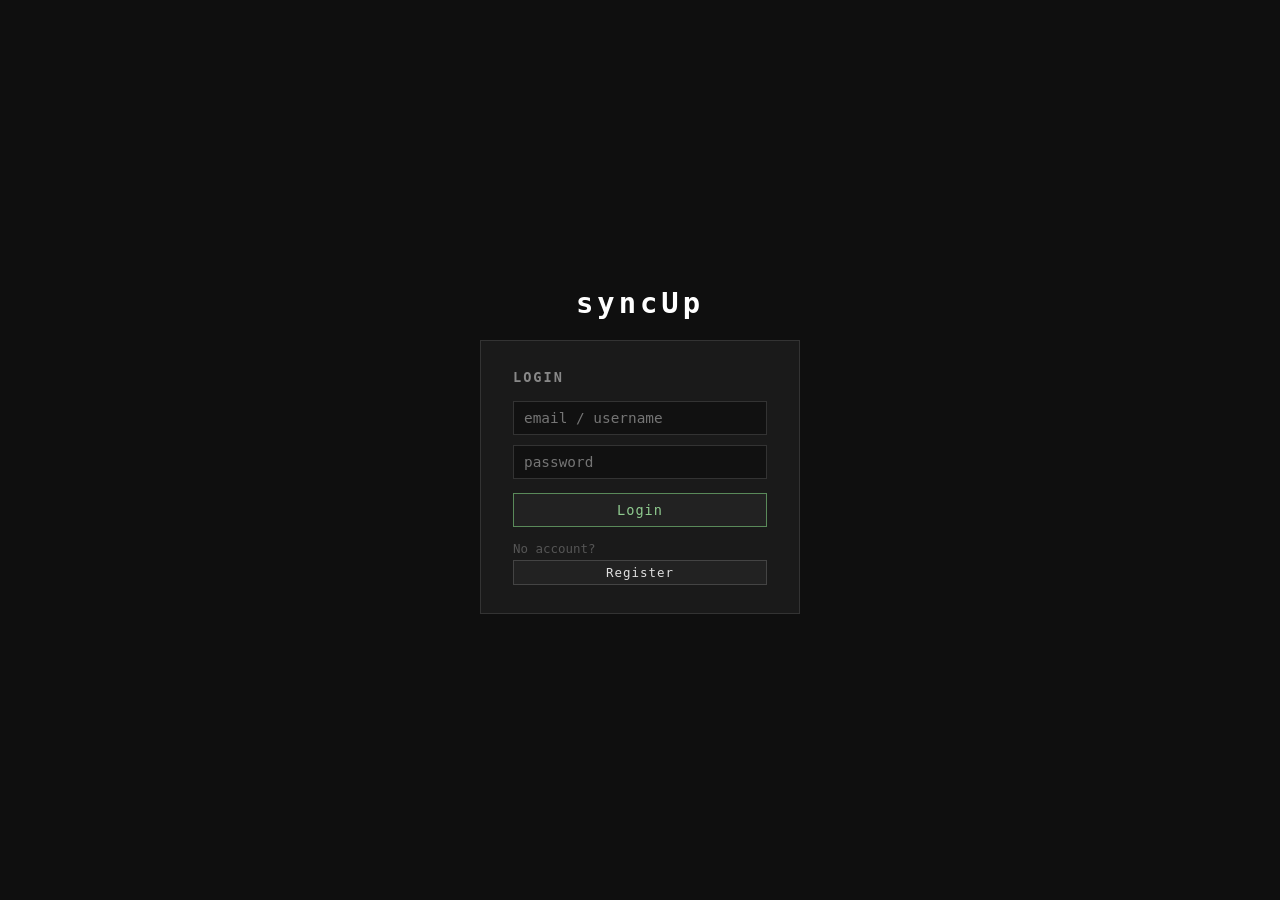
==== static/index.html @ fa4d0590 "auth added" ====
<!DOCTYPE html>
<html lang="en">
<head>
  <meta charset="UTF-8" />
  <meta name="viewport" content="width=device-width, initial-scale=1.0" />
  <title>syncUp</title>
  <style>
    * { box-sizing: border-box; margin: 0; padding: 0; }

    body {
      font-family: monospace;
      background: #0f0f0f;
      color: #e0e0e0;
      min-height: 100vh;
    }

    /* ---- AUTH ---- */
    #auth {
      display: flex;
      flex-direction: column;
      align-items: center;
      justify-content: center;
      min-height: 100vh;
      gap: 12px;
    }

    #auth h1 { font-size: 1.8rem; letter-spacing: 4px; color: #fff; margin-bottom: 8px; }

    .auth-box {
      background: #1a1a1a;
      border: 1px solid #333;
      padding: 28px 32px;
      width: 320px;
    }

    .auth-box h2 { font-size: 0.85rem; letter-spacing: 2px; color: #888; margin-bottom: 16px; text-transform: uppercase; }

    .auth-box input {
      display: block;
      width: 100%;
      background: #111;
      border: 1px solid #333;
      color: #e0e0e0;
      padding: 8px 10px;
      margin-bottom: 10px;
      font-family: monospace;
      font-size: 0.9rem;
    }

    .auth-box input:focus { outline: none; border-color: #555; }

    .btn {
      background: #222;
      color: #e0e0e0;
      border: 1px solid #444;
      padding: 8px 14px;
      font-family: monospace;
      font-size: 0.85rem;
      cursor: pointer;
      letter-spacing: 1px;
    }

    .btn:hover { background: #2e2e2e; border-color: #666; }
    .btn.primary { border-color: #5a8a5a; color: #8fca8f; }
    .btn.primary:hover { background: #1e2e1e; }
    .btn.danger { border-color: #7a3a3a; color: #ca8f8f; }
    .btn.danger:hover { background: #2e1e1e; }
    .btn.small { padding: 4px 9px; font-size: 0.78rem; }

    .auth-box .btn { width: 100%; margin-top: 4px; }

    .error { color: #ca8f8f; font-size: 0.8rem; margin-top: 8px; }
    .success { color: #8fca8f; font-size: 0.8rem; margin-top: 8px; }

    /* ---- APP ---- */
    #app { display: none; }

    header {
      display: flex;
      align-items: center;
      justify-content: space-between;
      padding: 12px 24px;
      border-bottom: 1px solid #222;
      background: #111;
    }

    header .logo { font-size: 1rem; letter-spacing: 3px; color: #fff; }
    header .user-info { font-size: 0.8rem; color: #888; }
    header .user-info span { color: #aaa; }

    .main { padding: 24px; max-width: 960px; margin: 0 auto; }

    /* New list bar */
    .new-list-bar {
      display: flex;
      gap: 8px;
      margin-bottom: 24px;
    }

    .new-list-bar input {
      flex: 1;
      background: #1a1a1a;
      border: 1px solid #333;
      color: #e0e0e0;
      padding: 8px 10px;
      font-family: monospace;
      font-size: 0.85rem;
    }

    .new-list-bar input:focus { outline: none; border-color: #555; }

    /* Lists */
    .lists-grid {
      display: grid;
      grid-template-columns: repeat(auto-fill, minmax(260px, 1fr));
      gap: 16px;
    }

    .list-card {
      background: #1a1a1a;
      border: 1px solid #2a2a2a;
      padding: 16px;
    }

    .list-header {
      display: flex;
      align-items: center;
      justify-content: space-between;
      margin-bottom: 12px;
    }

    .list-name {
      font-size: 0.9rem;
      letter-spacing: 1px;
      color: #ccc;
      text-transform: uppercase;
    }

    .task-item {
      display: flex;
      align-items: flex-start;
      justify-content: space-between;
      padding: 7px 0;
      border-bottom: 1px solid #222;
      gap: 8px;
    }

    .task-item:last-of-type { border-bottom: none; }

    .task-text { flex: 1; }
    .task-name { font-size: 0.85rem; color: #ddd; }
    .task-desc { font-size: 0.75rem; color: #666; margin-top: 2px; }

    .color-dot {
      width: 8px;
      height: 8px;
      border-radius: 50%;
      flex-shrink: 0;
      margin-top: 5px;
    }

    .color-NOTHING { background: transparent; border: 1px solid #333; }
    .color-GREEN   { background: #4a8a4a; }
    .color-RED     { background: #8a4a4a; }
    .color-YELLOW  { background: #8a7a3a; }
    .color-BLUE    { background: #3a5a8a; }
    .color-PURPLE  { background: #6a4a8a; }

    /* New task form */
    .new-task-form {
      display: flex;
      flex-direction: column;
      gap: 5px;
      margin-top: 10px;
    }

    .new-task-form input {
      background: #111;
      border: 1px solid #2a2a2a;
      color: #e0e0e0;
      padding: 6px 8px;
      font-family: monospace;
      font-size: 0.8rem;
    }

    .new-task-form input:focus { outline: none; border-color: #444; }

    .new-task-form .row { display: flex; gap: 6px; }
    .new-task-form .row input { flex: 1; }

    .empty { color: #444; font-size: 0.78rem; padding: 6px 0; }

    #loading { text-align: center; color: #555; padding: 40px; font-size: 0.85rem; letter-spacing: 2px; }
  </style>
</head>
<body>

<!-- AUTH SCREEN -->
<div id="auth">
  <h1>syncUp</h1>

  <div class="auth-box" id="login-box">
    <h2>Login</h2>
    <input type="text" id="login-email" placeholder="email / username" />
    <input type="password" id="login-password" placeholder="password" />
    <button class="btn primary" onclick="doLogin()">Login</button>
    <div id="login-msg"></div>
    <div style="margin-top:14px; font-size:0.78rem; color:#555;">
      No account? <button class="btn small" onclick="showRegister()">Register</button>
    </div>
  </div>

  <div class="auth-box" id="register-box" style="display:none">
    <h2>Register</h2>
    <input type="text" id="reg-email" placeholder="email / username" />
    <input type="password" id="reg-password" placeholder="password" />
    <button class="btn primary" onclick="doRegister()">Register</button>
    <div id="reg-msg"></div>
    <div style="margin-top:14px; font-size:0.78rem; color:#555;">
      Already have an account? <button class="btn small" onclick="showLogin()">Login</button>
    </div>
  </div>
</div>

<!-- APP SCREEN -->
<div id="app">
  <header>
    <span class="logo">syncUp</span>
    <span class="user-info">logged in as <span id="username-label"></span></span>
    <button class="btn small danger" onclick="logout()">Logout</button>
  </header>

  <div class="main">
    <div class="new-list-bar">
      <input type="text" id="new-list-name" placeholder="new list name..." />
      <button class="btn primary" onclick="createList()">+ List</button>
    </div>

    <div id="loading" style="display:none">loading...</div>
    <div class="lists-grid" id="lists-grid"></div>
  </div>
</div>

<script>
  const API = '';  // same origin

  // ---- Storage ----
  const getToken = () => localStorage.getItem('token');
  const getUser  = () => localStorage.getItem('username');
  const setAuth  = (token, user) => { localStorage.setItem('token', token); localStorage.setItem('username', user); };
  const clearAuth = () => { localStorage.removeItem('token'); localStorage.removeItem('username'); };

  // ---- Init ----
  window.onload = () => {
    if (getToken()) showApp();
  };

  // ---- Auth UI ----
  function showRegister() {
    document.getElementById('login-box').style.display = 'none';
    document.getElementById('register-box').style.display = '';
  }

  function showLogin() {
    document.getElementById('register-box').style.display = 'none';
    document.getElementById('login-box').style.display = '';
  }

  function showApp() {
    document.getElementById('auth').style.display = 'none';
    document.getElementById('app').style.display = 'block';
    document.getElementById('username-label').textContent = getUser();
    loadLists();
  }

  function logout() {
    clearAuth();
    document.getElementById('app').style.display = 'none';
    document.getElementById('auth').style.display = 'flex';
  }

  function msg(id, text, isError = true) {
    const el = document.getElementById(id);
    el.textContent = text;
    el.className = isError ? 'error' : 'success';
  }

  // ---- Auth calls ----
  async function doLogin() {
    const login    = document.getElementById('login-email').value.trim();
    const password = document.getElementById('login-password').value;
    try {
      const res = await fetch(`${API}/users/login`, {
        method: 'POST',
        headers: { 'Content-Type': 'application/json' },
        body: JSON.stringify({ login, password })
      });
      if (!res.ok) { msg('login-msg', (await res.json()).detail); return; }
      const { access_token } = await res.json();
      setAuth(access_token, login);
      showApp();
    } catch (e) { msg('login-msg', 'Connection error'); }
  }

  async function doRegister() {
    const login    = document.getElementById('reg-email').value.trim();
    const password = document.getElementById('reg-password').value;
    try {
      const res = await fetch(`${API}/users/register`, {
        method: 'POST',
        headers: { 'Content-Type': 'application/json' },
        body: JSON.stringify({ login, password })
      });
      if (!res.ok) { msg('reg-msg', (await res.json()).detail); return; }
      msg('reg-msg', 'Registered! Logging in...', false);
      // auto-login
      const res2 = await fetch(`${API}/users/login`, {
        method: 'POST',
        headers: { 'Content-Type': 'application/json' },
        body: JSON.stringify({ login, password })
      });
      const { access_token } = await res2.json();
      setAuth(access_token, login);
      setTimeout(showApp, 600);
    } catch (e) { msg('reg-msg', 'Connection error'); }
  }

  // ---- API helpers ----
  const authHeaders = () => ({
    'Content-Type': 'application/json',
    'Authorization': `Bearer ${getToken()}`
  });

  async function apiFetch(path, opts = {}) {
    const res = await fetch(API + path, { headers: authHeaders(), ...opts });
    if (res.status === 401) { logout(); return null; }
    return res;
  }

  // ---- Lists ----
  async function loadLists() {
    document.getElementById('loading').style.display = '';
    document.getElementById('lists-grid').innerHTML = '';
    const res = await apiFetch('/lists');
    document.getElementById('loading').style.display = 'none';
    if (!res) return;
    const data = await res.json();
    renderLists(data);
  }

  function renderLists(data) {
    const grid = document.getElementById('lists-grid');
    grid.innerHTML = '';

    // data is { "1": { name, tasks: { "1": {name, description, color_tag} } }, ... }
    const entries = Object.entries(data);
    if (entries.length === 0) {
      grid.innerHTML = '<div class="empty">No lists yet. Create one above.</div>';
      return;
    }

    for (const [listId, list] of entries) {
      const card = document.createElement('div');
      card.className = 'list-card';
      card.id = `list-${listId}`;

      const tasks = list.tasks ? Object.entries(list.tasks) : [];
      const taskRows = tasks.map(([tid, task]) => `
        <div class="task-item" id="task-${tid}">
          <div class="color-dot color-${task.color_tag ?? 'NOTHING'}"></div>
          <div class="task-text">
            <div class="task-name">${esc(task.name)}</div>
            ${task.description ? `<div class="task-desc">${esc(task.description)}</div>` : ''}
          </div>
          <button class="btn small danger" onclick="deleteTask(${tid}, ${listId})">✕</button>
        </div>
      `).join('');

      card.innerHTML = `
        <div class="list-header">
          <span class="list-name">${esc(list.name)}</span>
          <button class="btn small danger" onclick="deleteList(${listId})">✕</button>
        </div>
        ${tasks.length === 0 ? '<div class="empty">empty</div>' : taskRows}
        <div class="new-task-form">
          <div class="row">
            <input type="text" id="task-name-${listId}" placeholder="task name" />
          </div>
          <div class="row">
            <input type="text" id="task-desc-${listId}" placeholder="description (optional)" />
            <button class="btn small primary" onclick="createTask(${listId})">+</button>
          </div>
        </div>
      `;

      grid.appendChild(card);
    }
  }

  async function createList() {
    const input = document.getElementById('new-list-name');
    const name = input.value.trim();
    if (!name) return;
    input.value = '';
    await apiFetch('/lists', {
      method: 'POST',
      body: JSON.stringify({ name })
    });
    loadLists();
  }

  async function deleteList(listId) {
    await apiFetch(`/lists/${listId}`, { method: 'DELETE' });
    loadLists();
  }

  // ---- Tasks ----
  async function createTask(listId) {
    const nameEl = document.getElementById(`task-name-${listId}`);
    const descEl = document.getElementById(`task-desc-${listId}`);
    const name = nameEl.value.trim();
    const description = descEl.value.trim();
    if (!name) return;
    nameEl.value = '';
    descEl.value = '';
    await apiFetch(`/lists/${listId}/tasks`, {
      method: 'POST',
      body: JSON.stringify({ name, description })
    });
    loadLists();
  }

  async function deleteTask(taskId) {
    await apiFetch(`/tasks/${taskId}`, { method: 'DELETE' });
    loadLists();
  }

  // ---- Enter key shortcuts ----
  document.addEventListener('keydown', e => {
    if (e.key !== 'Enter') return;
    if (document.activeElement.id === 'login-email' || document.activeElement.id === 'login-password') doLogin();
    if (document.activeElement.id === 'reg-email' || document.activeElement.id === 'reg-password') doRegister();
    if (document.activeElement.id === 'new-list-name') createList();
  });

  function esc(str) {
    return String(str)
      .replace(/&/g, '&amp;').replace(/</g, '&lt;')
      .replace(/>/g, '&gt;').replace(/"/g, '&quot;');
  }
</script>
</body>
</html>
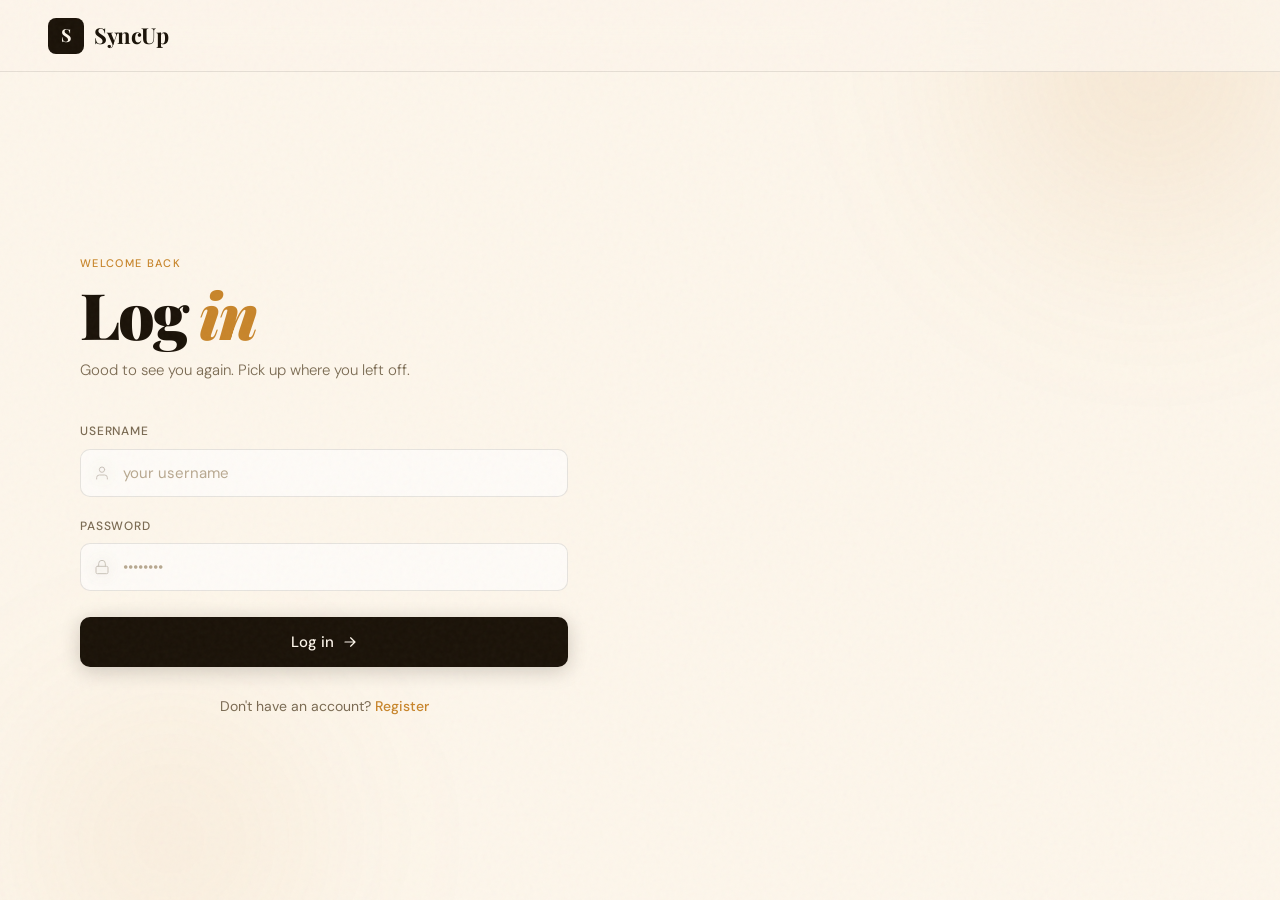
==== commit c6908e35: "#30 #32 #33 create fastapi endpoints and vibecoded frontend" ====
--- a/static/index.html
+++ b/static/index.html
@@ -1,453 +1,369 @@
-<!DOCTYPE html>
+<!doctype html>
 <html lang="en">
 <head>
-  <meta charset="UTF-8" />
-  <meta name="viewport" content="width=device-width, initial-scale=1.0" />
-  <title>syncUp</title>
-  <style>
-    * { box-sizing: border-box; margin: 0; padding: 0; }
-
-    body {
-      font-family: monospace;
-      background: #0f0f0f;
-      color: #e0e0e0;
-      min-height: 100vh;
-    }
-
-    /* ---- AUTH ---- */
-    #auth {
-      display: flex;
-      flex-direction: column;
-      align-items: center;
-      justify-content: center;
-      min-height: 100vh;
-      gap: 12px;
-    }
-
-    #auth h1 { font-size: 1.8rem; letter-spacing: 4px; color: #fff; margin-bottom: 8px; }
-
-    .auth-box {
-      background: #1a1a1a;
-      border: 1px solid #333;
-      padding: 28px 32px;
-      width: 320px;
-    }
-
-    .auth-box h2 { font-size: 0.85rem; letter-spacing: 2px; color: #888; margin-bottom: 16px; text-transform: uppercase; }
-
-    .auth-box input {
-      display: block;
-      width: 100%;
-      background: #111;
-      border: 1px solid #333;
-      color: #e0e0e0;
-      padding: 8px 10px;
-      margin-bottom: 10px;
-      font-family: monospace;
-      font-size: 0.9rem;
-    }
-
-    .auth-box input:focus { outline: none; border-color: #555; }
-
-    .btn {
-      background: #222;
-      color: #e0e0e0;
-      border: 1px solid #444;
-      padding: 8px 14px;
-      font-family: monospace;
-      font-size: 0.85rem;
-      cursor: pointer;
-      letter-spacing: 1px;
-    }
-
-    .btn:hover { background: #2e2e2e; border-color: #666; }
-    .btn.primary { border-color: #5a8a5a; color: #8fca8f; }
-    .btn.primary:hover { background: #1e2e1e; }
-    .btn.danger { border-color: #7a3a3a; color: #ca8f8f; }
-    .btn.danger:hover { background: #2e1e1e; }
-    .btn.small { padding: 4px 9px; font-size: 0.78rem; }
-
-    .auth-box .btn { width: 100%; margin-top: 4px; }
-
-    .error { color: #ca8f8f; font-size: 0.8rem; margin-top: 8px; }
-    .success { color: #8fca8f; font-size: 0.8rem; margin-top: 8px; }
-
-    /* ---- APP ---- */
-    #app { display: none; }
-
-    header {
-      display: flex;
-      align-items: center;
-      justify-content: space-between;
-      padding: 12px 24px;
-      border-bottom: 1px solid #222;
-      background: #111;
-    }
-
-    header .logo { font-size: 1rem; letter-spacing: 3px; color: #fff; }
-    header .user-info { font-size: 0.8rem; color: #888; }
-    header .user-info span { color: #aaa; }
-
-    .main { padding: 24px; max-width: 960px; margin: 0 auto; }
-
-    /* New list bar */
-    .new-list-bar {
-      display: flex;
-      gap: 8px;
-      margin-bottom: 24px;
-    }
-
-    .new-list-bar input {
-      flex: 1;
-      background: #1a1a1a;
-      border: 1px solid #333;
-      color: #e0e0e0;
-      padding: 8px 10px;
-      font-family: monospace;
-      font-size: 0.85rem;
-    }
-
-    .new-list-bar input:focus { outline: none; border-color: #555; }
-
-    /* Lists */
-    .lists-grid {
-      display: grid;
-      grid-template-columns: repeat(auto-fill, minmax(260px, 1fr));
-      gap: 16px;
-    }
-
-    .list-card {
-      background: #1a1a1a;
-      border: 1px solid #2a2a2a;
-      padding: 16px;
-    }
-
-    .list-header {
-      display: flex;
-      align-items: center;
-      justify-content: space-between;
-      margin-bottom: 12px;
-    }
-
-    .list-name {
-      font-size: 0.9rem;
-      letter-spacing: 1px;
-      color: #ccc;
-      text-transform: uppercase;
-    }
-
-    .task-item {
-      display: flex;
-      align-items: flex-start;
-      justify-content: space-between;
-      padding: 7px 0;
-      border-bottom: 1px solid #222;
-      gap: 8px;
-    }
-
-    .task-item:last-of-type { border-bottom: none; }
-
-    .task-text { flex: 1; }
-    .task-name { font-size: 0.85rem; color: #ddd; }
-    .task-desc { font-size: 0.75rem; color: #666; margin-top: 2px; }
-
-    .color-dot {
-      width: 8px;
-      height: 8px;
-      border-radius: 50%;
-      flex-shrink: 0;
-      margin-top: 5px;
-    }
-
-    .color-NOTHING { background: transparent; border: 1px solid #333; }
-    .color-GREEN   { background: #4a8a4a; }
-    .color-RED     { background: #8a4a4a; }
-    .color-YELLOW  { background: #8a7a3a; }
-    .color-BLUE    { background: #3a5a8a; }
-    .color-PURPLE  { background: #6a4a8a; }
-
-    /* New task form */
-    .new-task-form {
-      display: flex;
-      flex-direction: column;
-      gap: 5px;
-      margin-top: 10px;
-    }
-
-    .new-task-form input {
-      background: #111;
-      border: 1px solid #2a2a2a;
-      color: #e0e0e0;
-      padding: 6px 8px;
-      font-family: monospace;
-      font-size: 0.8rem;
-    }
-
-    .new-task-form input:focus { outline: none; border-color: #444; }
-
-    .new-task-form .row { display: flex; gap: 6px; }
-    .new-task-form .row input { flex: 1; }
-
-    .empty { color: #444; font-size: 0.78rem; padding: 6px 0; }
-
-    #loading { text-align: center; color: #555; padding: 40px; font-size: 0.85rem; letter-spacing: 2px; }
-  </style>
+    <meta charset="UTF-8">
+    <meta name="viewport" content="width=device-width, initial-scale=1.0">
+    <title>SyncUp — Dashboard</title>
+
+    <link rel="preconnect" href="https://fonts.googleapis.com">
+    <link rel="preconnect" href="https://fonts.gstatic.com" crossorigin>
+    <link href="https://fonts.googleapis.com/css2?family=Playfair+Display:ital,wght@0,400;0,700;0,900;1,400;1,700&family=DM+Sans:wght@300;400;500&display=swap" rel="stylesheet">
+
+    <link rel="stylesheet" href="/static/indexmain.css">
+
+    <style>
+        main {
+            position: relative;
+            z-index: 1;
+            padding: 110px 48px 80px;
+            max-width: 1400px;
+            margin: 0 auto;
+        }
+
+        .dashboard-header {
+            display: flex;
+            flex-direction: column;
+            gap: 20px;
+            margin-bottom: 40px;
+        }
+
+        @media (min-width: 768px) {
+            .dashboard-header {
+                flex-direction: row;
+                align-items: center;
+                justify-content: space-between;
+            }
+        }
+
+        .dashboard-title {
+            font-family: var(--font-display);
+            font-size: clamp(42px, 5vw, 58px);
+            font-weight: 900;
+            line-height: 1.05;
+            letter-spacing: -2.5px;
+            color: var(--ink);
+            max-width: 600px;
+        }
+
+        .new-list-bar {
+            display: flex;
+            gap: 12px;
+            width: 100%;
+            max-width: 420px;
+        }
+
+        @media (max-width: 600px) {
+            .new-list-bar {
+                flex-direction: column;
+            }
+
+            .new-list-bar button {
+                height: 48px;
+            }
+        }
+
+        .new-list-bar input {
+            flex: 1;
+            padding: 16px 20px;
+            border-radius: 12px;
+            border: 1.5px solid var(--border);
+            background: rgba(253,246,235,0.95);
+            font-size: 15px;
+            color: var(--ink);
+        }
+
+        .new-list-bar button {
+            padding: 0 28px;
+            background: var(--ink);
+            color: var(--cream);
+            border: none;
+            border-radius: 12px;
+            font-weight: 500;
+            cursor: pointer;
+        }
+
+        .lists-grid {
+            display: grid;
+            grid-template-columns: repeat(auto-fit, minmax(300px, 1fr));
+            gap: 24px;
+        }
+
+        .list-card {
+            background: var(--card-bg);
+            border: 1px solid var(--border);
+            border-radius: 16px;
+            padding: 24px;
+            box-shadow: 0 12px 40px rgba(26,18,8,0.08);
+            transition: all 0.25s ease;
+        }
+
+        .list-card:hover {
+            transform: translateY(-4px);
+            box-shadow: 0 18px 45px rgba(26,18,8,0.12);
+        }
+
+        .list-header {
+            display: flex;
+            justify-content: space-between;
+            align-items: center;
+            margin-bottom: 18px;
+        }
+
+        .list-name {
+            font-family: var(--font-display);
+            font-size: 22px;
+            font-weight: 700;
+            color: var(--ink);
+        }
+
+        .task-item {
+            display: flex;
+            align-items: flex-start;
+            gap: 12px;
+            padding: 12px 0;
+            border-top: 1px solid var(--border);
+        }
+
+        .task-item:first-child {
+            border-top: none;
+            padding-top: 0;
+        }
+
+        .color-dot {
+            width: 12px;
+            height: 12px;
+            border-radius: 50%;
+            margin-top: 3px;
+            flex-shrink: 0;
+        }
+
+        .color-GREEN { background: #5cb85c; }
+        .color-RED { background: #d9534f; }
+        .color-YELLOW { background: #f0ad4e; }
+        .color-BLUE { background: #4285f4; }
+        .color-PURPLE { background: #9b59b6; }
+        .color-NOTHING { border: 2px solid #b0a090; }
+
+        .task-name { font-size: 15px; }
+        .task-desc { font-size: 13px; color: var(--muted); }
+
+        .new-task-form {
+            margin-top: 18px;
+            display: flex;
+            gap: 10px;
+        }
+
+        .new-task-form input {
+            flex: 1;
+            padding: 12px 14px;
+            border-radius: 10px;
+            border: 1.5px solid var(--border);
+        }
+
+        .new-task-form button {
+            width: 46px;
+            background: var(--amber);
+            color: white;
+            border: none;
+            border-radius: 10px;
+            font-size: 20px;
+            cursor: pointer;
+        }
+
+        .empty-state {
+            text-align: center;
+            padding: 40px 10px;
+            color: var(--muted);
+            font-style: italic;
+        }
+
+        .toast {
+            position: fixed;
+            top: 82px;
+            right: 30px;
+            padding: 16px 24px;
+            border-radius: 12px;
+            box-shadow: 0 15px 35px rgba(26,18,8,0.25);
+            font-size: 15px;
+            z-index: 9999;
+            display: none;
+            align-items: center;
+            min-width: 260px;
+        }
+
+        .toast.success { background: #5cb85c; color: white; }
+        .toast.error   { background: #d9534f; color: white; }
+    </style>
 </head>
+
 <body>
 
-<!-- AUTH SCREEN -->
-<div id="auth">
-  <h1>syncUp</h1>
-
-  <div class="auth-box" id="login-box">
-    <h2>Login</h2>
-    <input type="text" id="login-email" placeholder="email / username" />
-    <input type="password" id="login-password" placeholder="password" />
-    <button class="btn primary" onclick="doLogin()">Login</button>
-    <div id="login-msg"></div>
-    <div style="margin-top:14px; font-size:0.78rem; color:#555;">
-      No account? <button class="btn small" onclick="showRegister()">Register</button>
+<div class="grain"></div>
+<div class="bg-orb orb-1"></div>
+<div class="bg-orb orb-2"></div>
+<div class="bg-orb orb-3"></div>
+
+<header>
+    <a href="/static/landingpage.html" class="logo">
+        <span class="logo-mark">S</span>
+        <span class="logo-text">SyncUp</span>
+    </a>
+
+    <nav class="nav-links">
+        <span style="color:var(--muted);">
+            Hi, <span id="username-label" style="color:var(--ink);font-weight:500;"></span>
+        </span>
+        <button onclick="logout()" style="margin-left:20px;background:var(--ink);color:var(--cream);padding:9px 22px;border:none;border-radius:10px;cursor:pointer;">Log out</button>
+    </nav>
+</header>
+
+<main>
+    <div class="dashboard-header">
+        <h1 class="dashboard-title">
+            Your tasks,<br>perfectly in sync
+        </h1>
+
+        <div class="new-list-bar">
+            <input type="text" id="new-list-name" placeholder="Create a new list..." onkeypress="if(event.key==='Enter') createList()">
+            <button onclick="createList()">Create</button>
+        </div>
     </div>
-  </div>
-
-  <div class="auth-box" id="register-box" style="display:none">
-    <h2>Register</h2>
-    <input type="text" id="reg-email" placeholder="email / username" />
-    <input type="password" id="reg-password" placeholder="password" />
-    <button class="btn primary" onclick="doRegister()">Register</button>
-    <div id="reg-msg"></div>
-    <div style="margin-top:14px; font-size:0.78rem; color:#555;">
-      Already have an account? <button class="btn small" onclick="showLogin()">Login</button>
+
+    <div id="loading" style="display:none;text-align:center;padding:80px;color:var(--muted);">
+        Loading your workspace...
     </div>
-  </div>
-</div>
-
-<!-- APP SCREEN -->
-<div id="app">
-  <header>
-    <span class="logo">syncUp</span>
-    <span class="user-info">logged in as <span id="username-label"></span></span>
-    <button class="btn small danger" onclick="logout()">Logout</button>
-  </header>
-
-  <div class="main">
-    <div class="new-list-bar">
-      <input type="text" id="new-list-name" placeholder="new list name..." />
-      <button class="btn primary" onclick="createList()">+ List</button>
-    </div>
-
-    <div id="loading" style="display:none">loading...</div>
+
     <div class="lists-grid" id="lists-grid"></div>
-  </div>
-</div>
+</main>
+
+<div id="toast" class="toast"></div>
 
 <script>
-  const API = '';  // same origin
-
-  // ---- Storage ----
-  const getToken = () => localStorage.getItem('token');
-  const getUser  = () => localStorage.getItem('username');
-  const setAuth  = (token, user) => { localStorage.setItem('token', token); localStorage.setItem('username', user); };
-  const clearAuth = () => { localStorage.removeItem('token'); localStorage.removeItem('username'); };
-
-  // ---- Init ----
-  window.onload = () => {
-    if (getToken()) showApp();
-  };
-
-  // ---- Auth UI ----
-  function showRegister() {
-    document.getElementById('login-box').style.display = 'none';
-    document.getElementById('register-box').style.display = '';
-  }
-
-  function showLogin() {
-    document.getElementById('register-box').style.display = 'none';
-    document.getElementById('login-box').style.display = '';
-  }
-
-  function showApp() {
-    document.getElementById('auth').style.display = 'none';
-    document.getElementById('app').style.display = 'block';
-    document.getElementById('username-label').textContent = getUser();
+/* JS bez zmian */
+const API = '';
+const getToken = () => localStorage.getItem('token');
+const getUser  = () => localStorage.getItem('username');
+const clearAuth = () => localStorage.clear();
+
+function showToast(msg, type = 'success') {
+    const t = document.getElementById('toast');
+    t.textContent = msg;
+    t.className = `toast ${type}`;
+    t.style.display = 'flex';
+    setTimeout(() => t.style.display = 'none', 3200);
+}
+
+window.onload = () => {
+    if (!getToken()) return window.location.href = '/static/login.html';
+    document.getElementById('username-label').textContent = getUser() || 'User';
     loadLists();
-  }
-
-  function logout() {
+};
+
+function logout() {
     clearAuth();
-    document.getElementById('app').style.display = 'none';
-    document.getElementById('auth').style.display = 'flex';
-  }
-
-  function msg(id, text, isError = true) {
-    const el = document.getElementById(id);
-    el.textContent = text;
-    el.className = isError ? 'error' : 'success';
-  }
-
-  // ---- Auth calls ----
-  async function doLogin() {
-    const login    = document.getElementById('login-email').value.trim();
-    const password = document.getElementById('login-password').value;
-    try {
-      const res = await fetch(`${API}/users/login`, {
-        method: 'POST',
-        headers: { 'Content-Type': 'application/json' },
-        body: JSON.stringify({ login, password })
-      });
-      if (!res.ok) { msg('login-msg', (await res.json()).detail); return; }
-      const { access_token } = await res.json();
-      setAuth(access_token, login);
-      showApp();
-    } catch (e) { msg('login-msg', 'Connection error'); }
-  }
-
-  async function doRegister() {
-    const login    = document.getElementById('reg-email').value.trim();
-    const password = document.getElementById('reg-password').value;
-    try {
-      const res = await fetch(`${API}/users/register`, {
-        method: 'POST',
-        headers: { 'Content-Type': 'application/json' },
-        body: JSON.stringify({ login, password })
-      });
-      if (!res.ok) { msg('reg-msg', (await res.json()).detail); return; }
-      msg('reg-msg', 'Registered! Logging in...', false);
-      // auto-login
-      const res2 = await fetch(`${API}/users/login`, {
-        method: 'POST',
-        headers: { 'Content-Type': 'application/json' },
-        body: JSON.stringify({ login, password })
-      });
-      const { access_token } = await res2.json();
-      setAuth(access_token, login);
-      setTimeout(showApp, 600);
-    } catch (e) { msg('reg-msg', 'Connection error'); }
-  }
-
-  // ---- API helpers ----
-  const authHeaders = () => ({
+    window.location.href = '/static/landingpage.html';
+}
+
+const authHeaders = () => ({
     'Content-Type': 'application/json',
     'Authorization': `Bearer ${getToken()}`
-  });
-
-  async function apiFetch(path, opts = {}) {
+});
+
+async function apiFetch(path, opts = {}) {
     const res = await fetch(API + path, { headers: authHeaders(), ...opts });
-    if (res.status === 401) { logout(); return null; }
+    if (res.status === 401) logout();
     return res;
-  }
-
-  // ---- Lists ----
-  async function loadLists() {
+}
+
+async function loadLists() {
     document.getElementById('loading').style.display = '';
     document.getElementById('lists-grid').innerHTML = '';
     const res = await apiFetch('/lists');
     document.getElementById('loading').style.display = 'none';
     if (!res) return;
-    const data = await res.json();
-    renderLists(data);
-  }
-
-  function renderLists(data) {
+    renderLists(await res.json());
+}
+
+function esc(s) {
+    return String(s || '').replace(/&/g,'&amp;').replace(/</g,'&lt;').replace(/>/g,'&gt;');
+}
+
+function renderLists(data) {
     const grid = document.getElementById('lists-grid');
     grid.innerHTML = '';
-
-    // data is { "1": { name, tasks: { "1": {name, description, color_tag} } }, ... }
-    const entries = Object.entries(data);
+    const entries = Object.entries(data || {});
+
     if (entries.length === 0) {
-      grid.innerHTML = '<div class="empty">No lists yet. Create one above.</div>';
-      return;
+        grid.innerHTML = `<div style="grid-column:1/-1;text-align:center;padding:120px 20px;color:var(--muted);font-size:18px;">
+            No lists yet.<br>Create one above 👆
+        </div>`;
+        return;
     }
 
-    for (const [listId, list] of entries) {
-      const card = document.createElement('div');
-      card.className = 'list-card';
-      card.id = `list-${listId}`;
-
-      const tasks = list.tasks ? Object.entries(list.tasks) : [];
-      const taskRows = tasks.map(([tid, task]) => `
-        <div class="task-item" id="task-${tid}">
-          <div class="color-dot color-${task.color_tag ?? 'NOTHING'}"></div>
-          <div class="task-text">
-            <div class="task-name">${esc(task.name)}</div>
-            ${task.description ? `<div class="task-desc">${esc(task.description)}</div>` : ''}
-          </div>
-          <button class="btn small danger" onclick="deleteTask(${tid}, ${listId})">✕</button>
-        </div>
-      `).join('');
-
-      card.innerHTML = `
-        <div class="list-header">
-          <span class="list-name">${esc(list.name)}</span>
-          <button class="btn small danger" onclick="deleteList(${listId})">✕</button>
-        </div>
-        ${tasks.length === 0 ? '<div class="empty">empty</div>' : taskRows}
-        <div class="new-task-form">
-          <div class="row">
-            <input type="text" id="task-name-${listId}" placeholder="task name" />
-          </div>
-          <div class="row">
-            <input type="text" id="task-desc-${listId}" placeholder="description (optional)" />
-            <button class="btn small primary" onclick="createTask(${listId})">+</button>
-          </div>
-        </div>
-      `;
-
-      grid.appendChild(card);
+    for (const [id, list] of entries) {
+        const card = document.createElement('div');
+        card.className = 'list-card';
+
+        const tasks = list.tasks ? Object.entries(list.tasks) : [];
+
+        let html = tasks.length ? tasks.map(([tid, t]) => `
+            <div class="task-item">
+                <div class="color-dot color-${(t.color_tag||'NOTHING').toUpperCase()}"></div>
+                <div style="flex:1">
+                    <div class="task-name">${esc(t.name)}</div>
+                    ${t.description ? `<div class="task-desc">${esc(t.description)}</div>` : ''}
+                </div>
+                <button onclick="deleteTask('${tid}')" style="background:none;border:none;color:#b0a090;font-size:22px;cursor:pointer;">✕</button>
+            </div>`).join('')
+            : `<div class="empty-state">This list is empty</div>`;
+
+        card.innerHTML = `
+            <div class="list-header">
+                <span class="list-name">${esc(list.name)}</span>
+                <button onclick="deleteList('${id}')" class="delete-list-btn">✕</button>
+            </div>
+            ${html}
+            <div class="new-task-form">
+                <input type="text" id="task-input-${id}" placeholder="New task..." onkeypress="if(event.key==='Enter') createTask('${id}')">
+                <button onclick="createTask('${id}')">+</button>
+            </div>`;
+
+        grid.appendChild(card);
     }
-  }
-
-  async function createList() {
-    const input = document.getElementById('new-list-name');
+}
+
+async function createList() {
+    const name = document.getElementById('new-list-name').value.trim();
+    if (!name) return;
+    document.getElementById('new-list-name').value = '';
+    const res = await apiFetch('/lists', {method:'POST', body:JSON.stringify({name})});
+    if (res?.ok) { showToast('List created'); loadLists(); }
+}
+
+async function deleteList(id) {
+    if (!confirm('Delete this list?')) return;
+    const res = await apiFetch(`/lists/${id}`, {method:'DELETE'});
+    if (res?.ok) { showToast('List deleted'); loadLists(); }
+}
+
+async function createTask(listId) {
+    const input = document.getElementById(`task-input-${listId}`);
     const name = input.value.trim();
     if (!name) return;
     input.value = '';
-    await apiFetch('/lists', {
-      method: 'POST',
-      body: JSON.stringify({ name })
+    const res = await apiFetch(`/lists/${listId}/tasks`, {
+        method:'POST',
+        body:JSON.stringify({name, description:''})
     });
-    loadLists();
-  }
-
-  async function deleteList(listId) {
-    await apiFetch(`/lists/${listId}`, { method: 'DELETE' });
-    loadLists();
-  }
-
-  // ---- Tasks ----
-  async function createTask(listId) {
-    const nameEl = document.getElementById(`task-name-${listId}`);
-    const descEl = document.getElementById(`task-desc-${listId}`);
-    const name = nameEl.value.trim();
-    const description = descEl.value.trim();
-    if (!name) return;
-    nameEl.value = '';
-    descEl.value = '';
-    await apiFetch(`/lists/${listId}/tasks`, {
-      method: 'POST',
-      body: JSON.stringify({ name, description })
-    });
-    loadLists();
-  }
-
-  async function deleteTask(taskId) {
-    await apiFetch(`/tasks/${taskId}`, { method: 'DELETE' });
-    loadLists();
-  }
-
-  // ---- Enter key shortcuts ----
-  document.addEventListener('keydown', e => {
-    if (e.key !== 'Enter') return;
-    if (document.activeElement.id === 'login-email' || document.activeElement.id === 'login-password') doLogin();
-    if (document.activeElement.id === 'reg-email' || document.activeElement.id === 'reg-password') doRegister();
-    if (document.activeElement.id === 'new-list-name') createList();
-  });
-
-  function esc(str) {
-    return String(str)
-      .replace(/&/g, '&amp;').replace(/</g, '&lt;')
-      .replace(/>/g, '&gt;').replace(/"/g, '&quot;');
-  }
+    if (res?.ok) { showToast('Task added'); loadLists(); }
+}
+
+async function deleteTask(taskId) {
+    if (!confirm('Delete this task?')) return;
+    const res = await apiFetch(`/tasks/${taskId}`, {method:'DELETE'});
+    if (res?.ok) { showToast('Task deleted'); loadLists(); }
+}
 </script>
+
 </body>
-</html>
+</html>
--- a/static/indexmain.css
+++ b/static/indexmain.css
@@ -0,0 +1,481 @@
+/* =========================================
+   SYNCUP — REDESIGN
+   Aesthetic: Refined editorial luxury
+   Palette: Deep ink + warm cream + amber
+   ========================================= */
+
+:root {
+    --ink:       #1a1208;
+    --cream:     #fdf6eb;
+    --amber:     #c8852a;
+    --amber-lt:  #e8a84a;
+    --muted:     #7a6a52;
+    --border:    rgba(26, 18, 8, 0.1);
+    --card-bg:   rgba(253, 246, 235, 0.85);
+    --font-display: 'Playfair Display', Georgia, serif;
+    --font-body:    'DM Sans', system-ui, sans-serif;
+}
+
+*, *::before, *::after {
+    box-sizing: border-box;
+    margin: 0;
+    padding: 0;
+}
+
+html {
+    scroll-behavior: smooth;
+}
+
+body {
+    background-color: var(--cream);
+    color: var(--ink);
+    font-family: var(--font-body);
+    font-size: 16px;
+    line-height: 1.6;
+    min-height: 100dvh;
+    overflow-x: hidden;
+    position: relative;
+}
+
+/* ── Grain overlay ── */
+.grain {
+    pointer-events: none;
+    position: fixed;
+    inset: -50%;
+    width: 200%;
+    height: 200%;
+    background-image: url("data:image/svg+xml,%3Csvg viewBox='0 0 512 512' xmlns='http://www.w3.org/2000/svg'%3E%3Cfilter id='noise'%3E%3CfeTurbulence type='fractalNoise' baseFrequency='0.75' numOctaves='4' stitchTiles='stitch'/%3E%3C/filter%3E%3Crect width='100%25' height='100%25' filter='url(%23noise)'/%3E%3C/svg%3E");
+    opacity: 0.035;
+    z-index: 100;
+}
+
+/* ── Background orbs ── */
+.bg-orb {
+    position: fixed;
+    border-radius: 50%;
+    filter: blur(80px);
+    pointer-events: none;
+    z-index: 0;
+}
+.orb-1 {
+    width: 600px; height: 600px;
+    background: radial-gradient(circle, rgba(200,133,42,0.18) 0%, transparent 70%);
+    top: -200px; right: -150px;
+    animation: drift 18s ease-in-out infinite alternate;
+}
+.orb-2 {
+    width: 500px; height: 500px;
+    background: radial-gradient(circle, rgba(200,133,42,0.10) 0%, transparent 70%);
+    bottom: -150px; left: -100px;
+    animation: drift 22s ease-in-out infinite alternate-reverse;
+}
+.orb-3 {
+    width: 300px; height: 300px;
+    background: radial-gradient(circle, rgba(200,133,42,0.12) 0%, transparent 70%);
+    top: 50%; left: 50%;
+    transform: translate(-50%, -50%);
+    animation: drift 14s ease-in-out infinite alternate;
+}
+@keyframes drift {
+    from { transform: translate(0, 0); }
+    to   { transform: translate(40px, 30px); }
+}
+
+/* =========================================
+   HEADER
+   ========================================= */
+header {
+    position: fixed;
+    top: 0;
+    left: 0;
+    right: 0;
+    z-index: 50;
+    display: flex;
+    align-items: center;
+    justify-content: space-between;
+    padding: 0 48px;
+    height: 72px;
+    background: rgba(253, 246, 235, 0.8);
+    backdrop-filter: blur(20px);
+    -webkit-backdrop-filter: blur(20px);
+    border-bottom: 1px solid var(--border);
+}
+
+/* Logo */
+.logo {
+    display: flex;
+    align-items: center;
+    gap: 10px;
+    text-decoration: none;
+    color: var(--ink);
+}
+.logo-mark {
+    display: flex;
+    align-items: center;
+    justify-content: center;
+    width: 36px;
+    height: 36px;
+    background: var(--ink);
+    color: var(--cream);
+    font-family: var(--font-display);
+    font-weight: 700;
+    font-size: 18px;
+    border-radius: 8px;
+    letter-spacing: -0.5px;
+}
+.logo-text {
+    font-family: var(--font-display);
+    font-weight: 700;
+    font-size: 22px;
+    letter-spacing: -0.5px;
+}
+
+/* Nav */
+.nav-links {
+    display: flex;
+    align-items: center;
+    gap: 8px;
+}
+.nav-link {
+    padding: 8px 16px;
+    color: var(--muted);
+    text-decoration: none;
+    font-size: 14px;
+    font-weight: 500;
+    border-radius: 8px;
+    transition: color 0.2s, background 0.2s;
+}
+.nav-link:hover {
+    color: var(--ink);
+    background: rgba(26, 18, 8, 0.06);
+}
+.nav-btn {
+    padding: 8px 20px;
+    background: var(--ink);
+    color: var(--cream);
+    text-decoration: none;
+    font-size: 14px;
+    font-weight: 500;
+    border-radius: 8px;
+    transition: background 0.2s, transform 0.15s;
+}
+.nav-btn:hover {
+    background: #2e2010;
+    transform: translateY(-1px);
+}
+.nav-icon {
+    display: flex;
+    align-items: center;
+    justify-content: center;
+    width: 38px;
+    height: 38px;
+    border-radius: 8px;
+    color: var(--muted);
+    text-decoration: none;
+    transition: color 0.2s, background 0.2s;
+    margin-left: 4px;
+}
+.nav-icon svg {
+    width: 20px;
+    height: 20px;
+}
+.nav-icon:hover {
+    color: var(--ink);
+    background: rgba(26, 18, 8, 0.06);
+}
+
+/* =========================================
+   MAIN / HERO
+   ========================================= */
+main {
+    position: relative;
+    z-index: 1;
+    padding: 120px 48px 80px;
+    max-width: 1400px;
+    margin: 0 auto;
+}
+
+.hero {
+    max-width: 760px;
+    text-align: center;
+    animation: heroIn 0.9s cubic-bezier(0.22, 1, 0.36, 1) both;
+}
+@keyframes heroIn {
+    from { opacity: 0; transform: translateY(32px); }
+    to   { opacity: 1; transform: translateY(0); }
+}
+
+/* Tag */
+.hero-tag {
+    display: inline-flex;
+    align-items: center;
+    gap: 8px;
+    padding: 6px 16px;
+    border: 1px solid rgba(200, 133, 42, 0.35);
+    border-radius: 999px;
+    font-size: 12px;
+    font-weight: 500;
+    letter-spacing: 0.08em;
+    text-transform: uppercase;
+    color: var(--amber);
+    background: rgba(200, 133, 42, 0.07);
+    margin-bottom: 36px;
+    animation: heroIn 0.9s 0.1s cubic-bezier(0.22, 1, 0.36, 1) both;
+}
+.dot {
+    width: 6px;
+    height: 6px;
+    border-radius: 50%;
+    background: var(--amber);
+    animation: pulse 2s ease-in-out infinite;
+}
+@keyframes pulse {
+    0%, 100% { opacity: 1; transform: scale(1); }
+    50%       { opacity: 0.5; transform: scale(0.7); }
+}
+
+/* Title */
+.hero-title {
+    display: flex;
+    flex-direction: column;
+    font-family: var(--font-display);
+    font-weight: 900;
+    line-height: 1.05;
+    letter-spacing: -2px;
+    margin-bottom: 28px;
+}
+.hero-title .line-1 {
+    font-size: clamp(52px, 7vw, 90px);
+    animation: heroIn 0.9s 0.15s cubic-bezier(0.22, 1, 0.36, 1) both;
+}
+.hero-title .line-2 {
+    font-size: clamp(52px, 7vw, 90px);
+    color: var(--amber);
+    animation: heroIn 0.9s 0.2s cubic-bezier(0.22, 1, 0.36, 1) both;
+}
+.hero-title .line-2 em {
+    font-style: italic;
+}
+.hero-title .line-3 {
+    font-size: clamp(36px, 5vw, 62px);
+    color: var(--muted);
+    font-weight: 400;
+    font-style: italic;
+    animation: heroIn 0.9s 0.25s cubic-bezier(0.22, 1, 0.36, 1) both;
+}
+
+/* Subtitle */
+.hero-sub {
+    font-size: 17px;
+    color: var(--muted);
+    font-weight: 300;
+    line-height: 1.7;
+    margin-bottom: 44px;
+    animation: heroIn 0.9s 0.3s cubic-bezier(0.22, 1, 0.36, 1) both;
+}
+
+/* CTA */
+.cta-group {
+    display: flex;
+    align-items: center;
+    justify-content: center;
+    gap: 14px;
+    margin-bottom: 60px;
+    animation: heroIn 0.9s 0.35s cubic-bezier(0.22, 1, 0.36, 1) both;
+}
+
+.cta-primary {
+    display: inline-flex;
+    align-items: center;
+    gap: 8px;
+    padding: 14px 28px;
+    background: var(--ink);
+    color: var(--cream);
+    text-decoration: none;
+    font-size: 15px;
+    font-weight: 500;
+    border-radius: 12px;
+    transition: background 0.2s, transform 0.2s, box-shadow 0.2s;
+    box-shadow: 0 4px 24px rgba(26, 18, 8, 0.2);
+}
+.cta-primary svg {
+    width: 16px;
+    height: 16px;
+    transition: transform 0.2s;
+}
+.cta-primary:hover {
+    background: #2e2010;
+    transform: translateY(-2px);
+    box-shadow: 0 8px 32px rgba(26, 18, 8, 0.25);
+}
+.cta-primary:hover svg {
+    transform: translateX(3px);
+}
+
+.cta-secondary {
+    display: inline-flex;
+    align-items: center;
+    padding: 14px 28px;
+    border: 1.5px solid var(--border);
+    color: var(--muted);
+    text-decoration: none;
+    font-size: 15px;
+    font-weight: 500;
+    border-radius: 12px;
+    transition: color 0.2s, border-color 0.2s, background 0.2s;
+}
+.cta-secondary:hover {
+    color: var(--ink);
+    border-color: rgba(26, 18, 8, 0.3);
+    background: rgba(26, 18, 8, 0.03);
+}
+
+/* Stats */
+.stats-row {
+    display: flex;
+    align-items: center;
+    justify-content: center;
+    gap: 32px;
+    padding: 24px 40px;
+    background: rgba(255,255,255,0.5);
+    border: 1px solid var(--border);
+    border-radius: 16px;
+    backdrop-filter: blur(10px);
+    animation: heroIn 0.9s 0.4s cubic-bezier(0.22, 1, 0.36, 1) both;
+}
+.stat {
+    display: flex;
+    flex-direction: column;
+    align-items: center;
+    gap: 2px;
+}
+.stat-num {
+    font-family: var(--font-display);
+    font-weight: 700;
+    font-size: 22px;
+    color: var(--ink);
+    letter-spacing: -0.5px;
+}
+.stat-label {
+    font-size: 11px;
+    font-weight: 500;
+    text-transform: uppercase;
+    letter-spacing: 0.06em;
+    color: var(--muted);
+}
+.stat-divider {
+    width: 1px;
+    height: 36px;
+    background: var(--border);
+}
+
+/* =========================================
+   FLOATING TASK CARDS
+   ========================================= */
+.card-float {
+    position: fixed;
+    display: flex;
+    align-items: center;
+    gap: 10px;
+    padding: 12px 18px;
+    background: var(--card-bg);
+    border: 1px solid var(--border);
+    border-radius: 12px;
+    backdrop-filter: blur(16px);
+    font-size: 13px;
+    font-weight: 500;
+    color: var(--ink);
+    box-shadow: 0 8px 32px rgba(26, 18, 8, 0.08);
+    z-index: 2;
+    white-space: nowrap;
+}
+.card-float span { color: var(--muted); }
+
+.card-dot {
+    width: 8px;
+    height: 8px;
+    border-radius: 50%;
+    flex-shrink: 0;
+}
+.card-dot.done     { background: #5cb85c; }
+.card-dot.progress { background: var(--amber); animation: pulse 1.5s ease-in-out infinite; }
+.card-dot.pending  { background: #b0a090; }
+
+.card-1 {
+    bottom: 28%;
+    left: 3%;
+    animation: float1 8s ease-in-out infinite, fadeSlideLeft 0.9s 0.6s cubic-bezier(0.22, 1, 0.36, 1) both;
+}
+.card-2 {
+    top: 30%;
+    right: 3%;
+    animation: float2 10s ease-in-out infinite, fadeSlideRight 0.9s 0.7s cubic-bezier(0.22, 1, 0.36, 1) both;
+}
+.card-3 {
+    bottom: 18%;
+    right: 5%;
+    animation: float1 12s ease-in-out infinite alternate-reverse, fadeSlideRight 0.9s 0.8s cubic-bezier(0.22, 1, 0.36, 1) both;
+}
+
+@keyframes float1 {
+    0%, 100% { transform: translateY(0px) rotate(-1deg); }
+    50%       { transform: translateY(-12px) rotate(0.5deg); }
+}
+@keyframes float2 {
+    0%, 100% { transform: translateY(0px) rotate(1deg); }
+    50%       { transform: translateY(-16px) rotate(-0.5deg); }
+}
+@keyframes fadeSlideLeft {
+    from { opacity: 0; transform: translateX(-24px); }
+    to   { opacity: 1; transform: translateX(0); }
+}
+@keyframes fadeSlideRight {
+    from { opacity: 0; transform: translateX(24px); }
+    to   { opacity: 1; transform: translateX(0); }
+}
+
+/* =========================================
+   FOOTER
+   ========================================= */
+footer {
+    position: relative;
+    z-index: 1;
+    text-align: center;
+    padding: 20px;
+    font-size: 12px;
+    color: var(--muted);
+    border-top: 1px solid var(--border);
+    opacity: 0.7;
+}
+
+/* =========================================
+   RESPONSIVE
+   ========================================= */
+@media (max-width: 768px) {
+    header {
+        padding: 0 20px;
+    }
+    .nav-link { display: none; }
+
+    main {
+        padding: 100px 24px 60px;
+    }
+    .hero-title { letter-spacing: -1px; }
+
+    .stats-row {
+        gap: 20px;
+        padding: 20px 24px;
+    }
+
+    .cta-group {
+        flex-direction: column;
+    }
+    .cta-primary, .cta-secondary {
+        width: 100%;
+        justify-content: center;
+    }
+
+    .card-float {
+        display: none;
+    }
+}
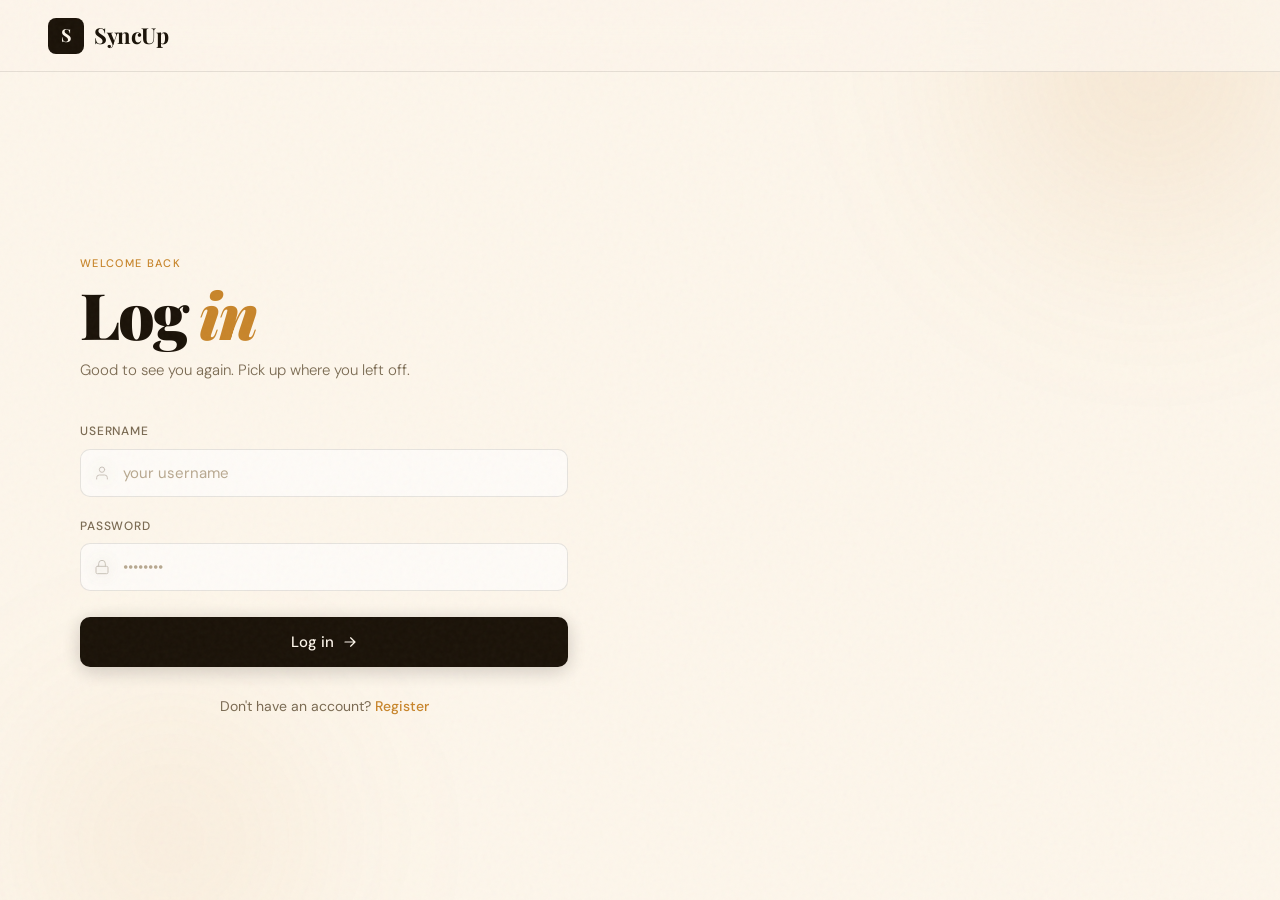
==== commit 69278cd9: "logo changes" ====
--- a/static/index.html
+++ b/static/index.html
@@ -8,7 +8,7 @@
     <link rel="preconnect" href="https://fonts.googleapis.com">
     <link rel="preconnect" href="https://fonts.gstatic.com" crossorigin>
     <link href="https://fonts.googleapis.com/css2?family=Playfair+Display:ital,wght@0,400;0,700;0,900;1,400;1,700&family=DM+Sans:wght@300;400;500&display=swap" rel="stylesheet">
-
+    <link rel="icon" type="image/png" href="imgs/logo.png">
     <link rel="stylesheet" href="/static/indexmain.css">
 
     <style>
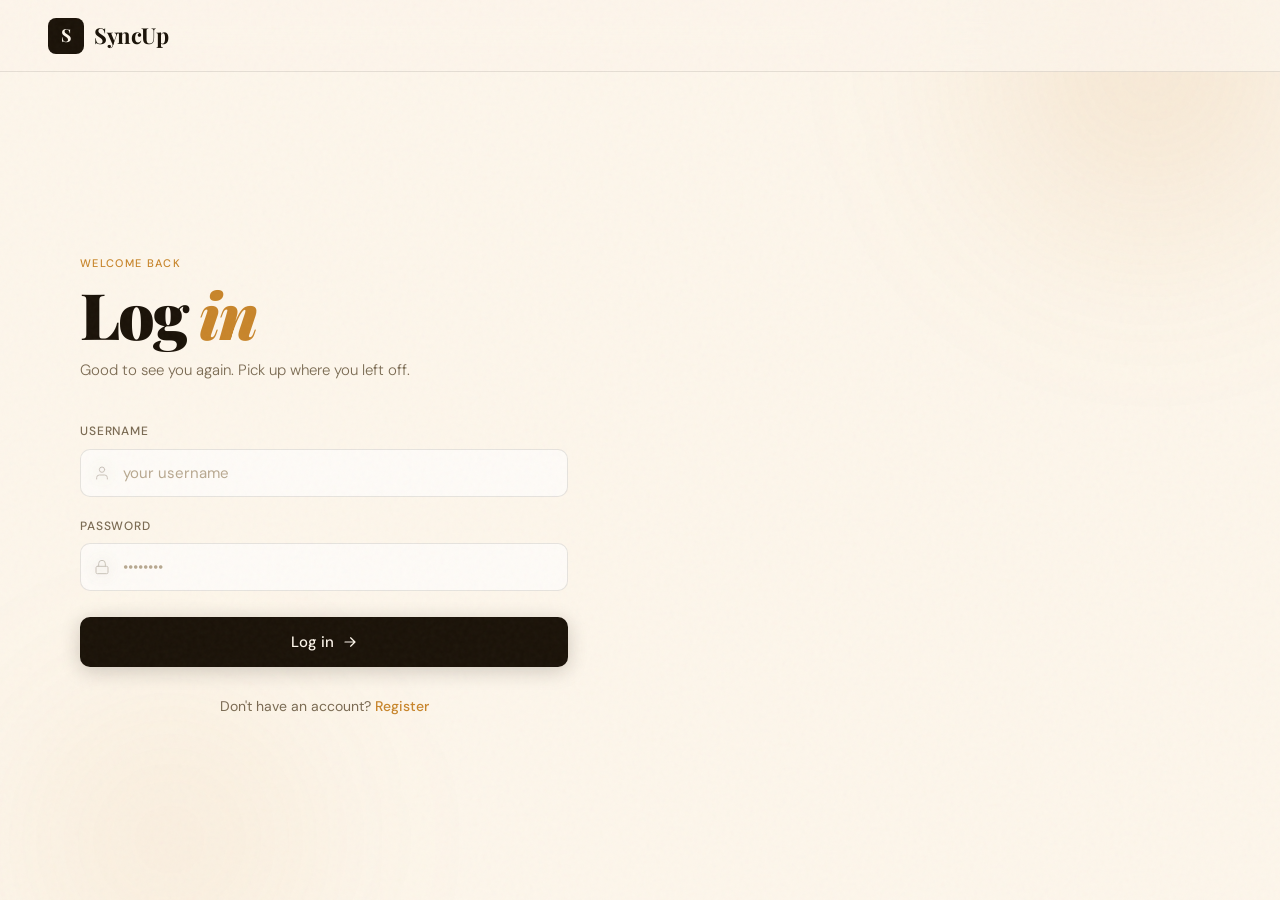
==== commit c8128822: "adding functionality" ====
--- a/static/index.html
+++ b/static/index.html
@@ -12,6 +12,7 @@
     <link rel="stylesheet" href="/static/indexmain.css">
 
     <style>
+        /* ── MAIN LAYOUT ── */
         main {
             position: relative;
             z-index: 1;
@@ -53,13 +54,8 @@
         }
 
         @media (max-width: 600px) {
-            .new-list-bar {
-                flex-direction: column;
-            }
-
-            .new-list-bar button {
-                height: 48px;
-            }
+            .new-list-bar { flex-direction: column; }
+            .new-list-bar button { height: 48px; }
         }
 
         .new-list-bar input {
@@ -70,6 +66,12 @@
             background: rgba(253,246,235,0.95);
             font-size: 15px;
             color: var(--ink);
+            outline: none;
+            transition: border-color 0.2s, box-shadow 0.2s;
+        }
+        .new-list-bar input:focus {
+            border-color: var(--amber);
+            box-shadow: 0 0 0 3px rgba(200,133,42,0.12);
         }
 
         .new-list-bar button {
@@ -80,119 +82,427 @@
             border-radius: 12px;
             font-weight: 500;
             cursor: pointer;
-        }
-
+            font-family: var(--font-body);
+            font-size: 15px;
+            transition: background 0.2s, transform 0.15s;
+            white-space: nowrap;
+        }
+        .new-list-bar button:hover { background: #2e2010; transform: translateY(-1px); }
+
+        /* ── GRID ── */
         .lists-grid {
             display: grid;
-            grid-template-columns: repeat(auto-fit, minmax(300px, 1fr));
+            grid-template-columns: repeat(auto-fill, minmax(300px, 1fr));
             gap: 24px;
-        }
-
+            align-items: start;
+        }
+
+        /* ── LIST CARD ── */
         .list-card {
             background: var(--card-bg);
             border: 1px solid var(--border);
             border-radius: 16px;
             padding: 24px;
             box-shadow: 0 12px 40px rgba(26,18,8,0.08);
-            transition: all 0.25s ease;
-        }
-
+            transition: box-shadow 0.25s ease, transform 0.25s ease;
+            position: relative;
+        }
         .list-card:hover {
-            transform: translateY(-4px);
             box-shadow: 0 18px 45px rgba(26,18,8,0.12);
         }
-
+        .list-card.drag-over {
+            outline: 2px dashed var(--amber);
+            outline-offset: -2px;
+            background: rgba(200,133,42,0.05);
+        }
+        .list-card.dragging-list {
+            opacity: 0.4;
+            transform: scale(0.98);
+        }
+
+        /* ── LIST HEADER ── */
         .list-header {
             display: flex;
             justify-content: space-between;
             align-items: center;
             margin-bottom: 18px;
-        }
+            gap: 8px;
+        }
+
+        .list-header-left {
+            display: flex;
+            align-items: center;
+            gap: 10px;
+            min-width: 0;
+        }
+
+        /* Drag handle */
+        .drag-handle {
+            cursor: grab;
+            color: var(--muted);
+            opacity: 0.4;
+            padding: 2px 4px;
+            border-radius: 4px;
+            transition: opacity 0.2s;
+            flex-shrink: 0;
+            line-height: 1;
+            font-size: 16px;
+            user-select: none;
+        }
+        .list-card:hover .drag-handle { opacity: 0.7; }
+        .drag-handle:hover { opacity: 1 !important; color: var(--ink); }
+        .drag-handle:active { cursor: grabbing; }
 
         .list-name {
+            font-family: var(--font-display);
+            font-size: 20px;
+            font-weight: 700;
+            color: var(--ink);
+            white-space: nowrap;
+            overflow: hidden;
+            text-overflow: ellipsis;
+        }
+
+        .delete-list-btn {
+            background: none;
+            border: none;
+            color: #c0a888;
+            font-size: 18px;
+            cursor: pointer;
+            padding: 4px 6px;
+            border-radius: 6px;
+            transition: color 0.2s, background 0.2s;
+            flex-shrink: 0;
+            line-height: 1;
+        }
+        .delete-list-btn:hover { color: #d9534f; background: rgba(217,83,79,0.08); }
+
+        /* ── TASK ITEM ── */
+        .task-item {
+            display: flex;
+            align-items: center;
+            gap: 10px;
+            padding: 10px 0;
+            border-top: 1px solid var(--border);
+            cursor: grab;
+            transition: background 0.15s;
+            border-radius: 6px;
+            position: relative;
+        }
+        .task-item:first-child { border-top: none; padding-top: 0; }
+        .task-item:active { cursor: grabbing; }
+        .task-item.task-dragging {
+            opacity: 0.35;
+        }
+        .task-item.task-drop-above::before {
+            content: '';
+            position: absolute;
+            top: -1px;
+            left: 0; right: 0;
+            height: 2px;
+            background: var(--amber);
+            border-radius: 2px;
+        }
+
+        /* ── COLOR DOT (clickable) ── */
+        .color-dot-wrap {
+            position: relative;
+            flex-shrink: 0;
+        }
+
+        .color-dot {
+            width: 14px;
+            height: 14px;
+            border-radius: 50%;
+            cursor: pointer;
+            transition: transform 0.15s, box-shadow 0.15s;
+            flex-shrink: 0;
+        }
+        .color-dot:hover { transform: scale(1.25); box-shadow: 0 0 0 3px rgba(200,133,42,0.2); }
+
+        .color-GREEN  { background: #5cb85c; }
+        .color-RED    { background: #d9534f; }
+        .color-YELLOW { background: #f0ad4e; }
+        .color-BLUE   { background: #4285f4; }
+        .color-PURPLE { background: #9b59b6; }
+        .color-NOTHING { background: transparent; border: 2px solid #c0a888; }
+
+        /* Color dropdown */
+        .color-dropdown {
+            position: absolute;
+            top: 22px;
+            left: 0;
+            z-index: 200;
+            background: var(--cream);
+            border: 1px solid var(--border);
+            border-radius: 12px;
+            padding: 10px;
+            box-shadow: 0 12px 36px rgba(26,18,8,0.18);
+            display: none;
+            flex-direction: column;
+            gap: 6px;
+            min-width: 130px;
+        }
+        .color-dropdown.open { display: flex; }
+
+        .color-option {
+            display: flex;
+            align-items: center;
+            gap: 10px;
+            padding: 6px 10px;
+            border-radius: 8px;
+            cursor: pointer;
+            font-size: 13px;
+            font-weight: 500;
+            color: var(--ink);
+            transition: background 0.15s;
+            border: none;
+            background: none;
+            font-family: var(--font-body);
+            width: 100%;
+            text-align: left;
+        }
+        .color-option:hover { background: rgba(26,18,8,0.06); }
+        .color-option .swatch {
+            width: 12px; height: 12px;
+            border-radius: 50%;
+            flex-shrink: 0;
+        }
+        .color-option.active { background: rgba(200,133,42,0.1); }
+
+        /* ── TASK TEXT ── */
+        .task-text { flex: 1; min-width: 0; }
+        .task-name {
+            font-size: 14px;
+            font-weight: 500;
+            color: var(--ink);
+            line-height: 1.4;
+            cursor: text;
+            border-radius: 4px;
+            padding: 1px 3px;
+            margin: -1px -3px;
+            transition: background 0.15s;
+        }
+        .task-name:hover { background: rgba(26,18,8,0.05); }
+        .task-name[contenteditable="true"] {
+            outline: none;
+            background: rgba(200,133,42,0.08);
+            box-shadow: 0 0 0 2px rgba(200,133,42,0.3);
+        }
+        .task-desc {
+            font-size: 12px;
+            color: var(--muted);
+            margin-top: 2px;
+            cursor: text;
+            border-radius: 4px;
+            padding: 1px 3px;
+            margin-left: -3px;
+            transition: background 0.15s;
+        }
+        .task-desc:hover { background: rgba(26,18,8,0.05); }
+        .task-desc[contenteditable="true"] {
+            outline: none;
+            background: rgba(200,133,42,0.08);
+            box-shadow: 0 0 0 2px rgba(200,133,42,0.3);
+        }
+        .task-desc-placeholder { color: #c0a888; font-style: italic; }
+
+        .task-actions {
+            display: flex;
+            gap: 2px;
+            flex-shrink: 0;
+            opacity: 0;
+            transition: opacity 0.15s;
+        }
+        .task-item:hover .task-actions { opacity: 1; }
+
+        .task-btn {
+            background: none;
+            border: none;
+            cursor: pointer;
+            padding: 4px 6px;
+            border-radius: 6px;
+            color: #b0a090;
+            font-size: 14px;
+            transition: color 0.15s, background 0.15s;
+            line-height: 1;
+        }
+        .task-btn:hover { color: #d9534f; background: rgba(217,83,79,0.08); }
+
+        /* ── NEW TASK FORM ── */
+        .new-task-form {
+            margin-top: 16px;
+            display: flex;
+            gap: 8px;
+        }
+        .new-task-form input {
+            flex: 1;
+            padding: 10px 14px;
+            border-radius: 10px;
+            border: 1.5px solid var(--border);
+            background: rgba(253,246,235,0.8);
+            font-size: 14px;
+            color: var(--ink);
+            font-family: var(--font-body);
+            outline: none;
+            transition: border-color 0.2s, box-shadow 0.2s;
+        }
+        .new-task-form input:focus {
+            border-color: var(--amber);
+            box-shadow: 0 0 0 3px rgba(200,133,42,0.1);
+        }
+        .new-task-form button {
+            width: 40px;
+            height: 40px;
+            background: var(--amber);
+            color: white;
+            border: none;
+            border-radius: 10px;
+            font-size: 22px;
+            cursor: pointer;
+            display: flex;
+            align-items: center;
+            justify-content: center;
+            transition: background 0.2s, transform 0.15s;
+            flex-shrink: 0;
+        }
+        .new-task-form button:hover { background: #b8741f; transform: scale(1.05); }
+
+        /* ── EMPTY STATE ── */
+        .empty-state {
+            text-align: center;
+            padding: 28px 10px;
+            color: var(--muted);
+            font-size: 13px;
+            font-style: italic;
+        }
+        .empty-state-drop {
+            border: 2px dashed rgba(200,133,42,0.3);
+            border-radius: 10px;
+            padding: 20px;
+        }
+
+        /* ── LOADING ── */
+        #loading {
+            text-align: center;
+            padding: 80px;
+            color: var(--muted);
+            font-size: 16px;
+        }
+
+        /* ── TOAST ── */
+        .toast {
+            position: fixed;
+            top: 88px;
+            right: 28px;
+            padding: 14px 22px;
+            border-radius: 12px;
+            box-shadow: 0 15px 35px rgba(26,18,8,0.25);
+            font-size: 14px;
+            font-weight: 500;
+            z-index: 9999;
+            display: none;
+            align-items: center;
+            gap: 10px;
+            min-width: 240px;
+            animation: toastIn 0.3s cubic-bezier(0.22, 1, 0.36, 1);
+        }
+        @keyframes toastIn {
+            from { opacity: 0; transform: translateX(20px); }
+            to   { opacity: 1; transform: translateX(0); }
+        }
+        .toast.success { background: #5cb85c; color: white; }
+        .toast.error   { background: #d9534f; color: white; }
+        .toast.info    { background: var(--ink); color: var(--cream); }
+
+        /* ── CUSTOM MODAL (confirm dialog) ── */
+        .modal-overlay {
+            position: fixed;
+            inset: 0;
+            background: rgba(26,18,8,0.45);
+            backdrop-filter: blur(6px);
+            z-index: 8888;
+            display: flex;
+            align-items: center;
+            justify-content: center;
+            opacity: 0;
+            pointer-events: none;
+            transition: opacity 0.2s;
+        }
+        .modal-overlay.open {
+            opacity: 1;
+            pointer-events: all;
+        }
+        .modal-box {
+            background: var(--cream);
+            border: 1px solid var(--border);
+            border-radius: 20px;
+            padding: 36px 40px;
+            max-width: 400px;
+            width: 90%;
+            box-shadow: 0 32px 80px rgba(26,18,8,0.22);
+            transform: scale(0.94) translateY(8px);
+            transition: transform 0.25s cubic-bezier(0.22, 1, 0.36, 1);
+            text-align: center;
+        }
+        .modal-overlay.open .modal-box {
+            transform: scale(1) translateY(0);
+        }
+        .modal-icon {
+            font-size: 32px;
+            margin-bottom: 16px;
+        }
+        .modal-title {
             font-family: var(--font-display);
             font-size: 22px;
             font-weight: 700;
             color: var(--ink);
-        }
-
-        .task-item {
+            margin-bottom: 10px;
+            letter-spacing: -0.5px;
+        }
+        .modal-body {
+            font-size: 14px;
+            color: var(--muted);
+            margin-bottom: 28px;
+            line-height: 1.6;
+        }
+        .modal-actions {
             display: flex;
-            align-items: flex-start;
             gap: 12px;
-            padding: 12px 0;
-            border-top: 1px solid var(--border);
-        }
-
-        .task-item:first-child {
-            border-top: none;
-            padding-top: 0;
-        }
-
-        .color-dot {
-            width: 12px;
-            height: 12px;
-            border-radius: 50%;
-            margin-top: 3px;
+            justify-content: center;
+        }
+        .modal-btn {
+            padding: 12px 28px;
+            border-radius: 10px;
+            font-size: 14px;
+            font-weight: 500;
+            font-family: var(--font-body);
+            cursor: pointer;
+            border: none;
+            transition: background 0.2s, transform 0.15s;
+        }
+        .modal-btn:hover { transform: translateY(-1px); }
+        .modal-btn.cancel {
+            background: rgba(26,18,8,0.07);
+            color: var(--muted);
+        }
+        .modal-btn.cancel:hover { background: rgba(26,18,8,0.12); }
+        .modal-btn.confirm-delete {
+            background: #d9534f;
+            color: white;
+        }
+        .modal-btn.confirm-delete:hover { background: #c9403c; }
+
+        /* ── TASK COUNTER badge ── */
+        .task-count {
+            font-size: 11px;
+            font-weight: 500;
+            color: var(--muted);
+            background: rgba(26,18,8,0.06);
+            padding: 2px 8px;
+            border-radius: 20px;
             flex-shrink: 0;
         }
-
-        .color-GREEN { background: #5cb85c; }
-        .color-RED { background: #d9534f; }
-        .color-YELLOW { background: #f0ad4e; }
-        .color-BLUE { background: #4285f4; }
-        .color-PURPLE { background: #9b59b6; }
-        .color-NOTHING { border: 2px solid #b0a090; }
-
-        .task-name { font-size: 15px; }
-        .task-desc { font-size: 13px; color: var(--muted); }
-
-        .new-task-form {
-            margin-top: 18px;
-            display: flex;
-            gap: 10px;
-        }
-
-        .new-task-form input {
-            flex: 1;
-            padding: 12px 14px;
-            border-radius: 10px;
-            border: 1.5px solid var(--border);
-        }
-
-        .new-task-form button {
-            width: 46px;
-            background: var(--amber);
-            color: white;
-            border: none;
-            border-radius: 10px;
-            font-size: 20px;
-            cursor: pointer;
-        }
-
-        .empty-state {
-            text-align: center;
-            padding: 40px 10px;
-            color: var(--muted);
-            font-style: italic;
-        }
-
-        .toast {
-            position: fixed;
-            top: 82px;
-            right: 30px;
-            padding: 16px 24px;
-            border-radius: 12px;
-            box-shadow: 0 15px 35px rgba(26,18,8,0.25);
-            font-size: 15px;
-            z-index: 9999;
-            display: none;
-            align-items: center;
-            min-width: 260px;
-        }
-
-        .toast.success { background: #5cb85c; color: white; }
-        .toast.error   { background: #d9534f; color: white; }
     </style>
 </head>
 
@@ -202,18 +512,32 @@
 <div class="bg-orb orb-1"></div>
 <div class="bg-orb orb-2"></div>
 <div class="bg-orb orb-3"></div>
+
+<!-- Custom confirm modal -->
+<div class="modal-overlay" id="modal-overlay">
+    <div class="modal-box">
+        <div class="modal-icon" id="modal-icon">🗑️</div>
+        <div class="modal-title" id="modal-title">Are you sure?</div>
+        <div class="modal-body" id="modal-body">This action cannot be undone.</div>
+        <div class="modal-actions">
+            <button class="modal-btn cancel" id="modal-cancel">Cancel</button>
+            <button class="modal-btn confirm-delete" id="modal-confirm">Delete</button>
+        </div>
+    </div>
+</div>
 
 <header>
     <a href="/static/landingpage.html" class="logo">
         <span class="logo-mark">S</span>
         <span class="logo-text">SyncUp</span>
     </a>
-
     <nav class="nav-links">
-        <span style="color:var(--muted);">
+        <span style="color:var(--muted); font-size:14px;">
             Hi, <span id="username-label" style="color:var(--ink);font-weight:500;"></span>
         </span>
-        <button onclick="logout()" style="margin-left:20px;background:var(--ink);color:var(--cream);padding:9px 22px;border:none;border-radius:10px;cursor:pointer;">Log out</button>
+        <button onclick="logout()" style="margin-left:16px;background:var(--ink);color:var(--cream);padding:9px 22px;border:none;border-radius:10px;cursor:pointer;font-family:var(--font-body);font-size:14px;font-weight:500;transition:background 0.2s;" onmouseover="this.style.background='#2e2010'" onmouseout="this.style.background='var(--ink)'">
+            Log out
+        </button>
     </nav>
 </header>
 
@@ -222,37 +546,86 @@
         <h1 class="dashboard-title">
             Your tasks,<br>perfectly in sync
         </h1>
-
         <div class="new-list-bar">
-            <input type="text" id="new-list-name" placeholder="Create a new list..." onkeypress="if(event.key==='Enter') createList()">
+            <input type="text" id="new-list-name" placeholder="Create a new list…" onkeydown="if(event.key==='Enter') createList()">
             <button onclick="createList()">Create</button>
         </div>
     </div>
 
-    <div id="loading" style="display:none;text-align:center;padding:80px;color:var(--muted);">
-        Loading your workspace...
-    </div>
-
+    <div id="loading" style="display:none;">Loading your workspace…</div>
     <div class="lists-grid" id="lists-grid"></div>
 </main>
 
 <div id="toast" class="toast"></div>
 
 <script>
-/* JS bez zmian */
+/* ============================================================
+   CONFIG
+   ============================================================ */
 const API = '';
-const getToken = () => localStorage.getItem('token');
-const getUser  = () => localStorage.getItem('username');
-const clearAuth = () => localStorage.clear();
-
+const getToken    = () => localStorage.getItem('token');
+const getUser     = () => localStorage.getItem('username');
+const clearAuth   = () => localStorage.clear();
+
+/* ============================================================
+   COLOR HELPERS
+   ============================================================ */
+const COLORS = [
+    { id: 'NOTHING', label: 'None',   hex: null },
+    { id: 'GREEN',   label: 'Green',  hex: '#5cb85c' },
+    { id: 'RED',     label: 'Red',    hex: '#d9534f' },
+    { id: 'YELLOW',  label: 'Yellow', hex: '#f0ad4e' },
+    { id: 'BLUE',    label: 'Blue',   hex: '#4285f4' },
+    { id: 'PURPLE',  label: 'Purple', hex: '#9b59b6' },
+];
+
+/* ============================================================
+   TOAST
+   ============================================================ */
 function showToast(msg, type = 'success') {
     const t = document.getElementById('toast');
     t.textContent = msg;
     t.className = `toast ${type}`;
     t.style.display = 'flex';
-    setTimeout(() => t.style.display = 'none', 3200);
-}
-
+    clearTimeout(t._timer);
+    t._timer = setTimeout(() => t.style.display = 'none', 3000);
+}
+
+/* ============================================================
+   CUSTOM CONFIRM MODAL
+   ============================================================ */
+function showConfirm({ title, body, icon = '🗑️', confirmLabel = 'Delete', confirmClass = 'confirm-delete' }) {
+    return new Promise(resolve => {
+        const overlay  = document.getElementById('modal-overlay');
+        const btnOk    = document.getElementById('modal-confirm');
+        const btnCancel = document.getElementById('modal-cancel');
+
+        document.getElementById('modal-icon').textContent  = icon;
+        document.getElementById('modal-title').textContent = title;
+        document.getElementById('modal-body').textContent  = body;
+        btnOk.textContent = confirmLabel;
+        btnOk.className = `modal-btn ${confirmClass}`;
+
+        overlay.classList.add('open');
+
+        const close = result => {
+            overlay.classList.remove('open');
+            btnOk.removeEventListener('click', onOk);
+            btnCancel.removeEventListener('click', onCancel);
+            resolve(result);
+        };
+        const onOk     = () => close(true);
+        const onCancel = () => close(false);
+
+        btnOk.addEventListener('click', onOk);
+        btnCancel.addEventListener('click', onCancel);
+        overlay.addEventListener('click', e => { if (e.target === overlay) close(false); }, { once: true });
+    });
+}
+
+/* ============================================================
+   AUTH HELPERS
+   ============================================================ */
 window.onload = () => {
     if (!getToken()) return window.location.href = '/static/login.html';
     document.getElementById('username-label').textContent = getUser() || 'User';
@@ -275,93 +648,440 @@
     return res;
 }
 
+/* ============================================================
+   LOCAL LIST ORDER (persisted in localStorage)
+   ============================================================ */
+function getOrderKey() { return `syncup_order_${getUser()}`; }
+
+function saveOrder(ids) {
+    localStorage.setItem(getOrderKey(), JSON.stringify(ids));
+}
+
+function loadOrder() {
+    try { return JSON.parse(localStorage.getItem(getOrderKey())) || []; }
+    catch { return []; }
+}
+
+function applyOrder(entries) {
+    const order = loadOrder();
+    if (!order.length) return entries;
+    const map = Object.fromEntries(entries.map(e => [String(e[0]), e]));
+    const ordered = order.map(id => map[String(id)]).filter(Boolean);
+    const remaining = entries.filter(e => !order.includes(String(e[0])) && !order.includes(e[0]));
+    return [...ordered, ...remaining];
+}
+
+/* ============================================================
+   LOAD & RENDER
+   ============================================================ */
 async function loadLists() {
     document.getElementById('loading').style.display = '';
     document.getElementById('lists-grid').innerHTML = '';
     const res = await apiFetch('/lists');
     document.getElementById('loading').style.display = 'none';
     if (!res) return;
-    renderLists(await res.json());
+    const data = await res.json();
+    renderLists(data);
 }
 
 function esc(s) {
     return String(s || '').replace(/&/g,'&amp;').replace(/</g,'&lt;').replace(/>/g,'&gt;');
 }
 
+/* ── Global drag state ── */
+let dragTaskId   = null;
+let dragListId   = null; // card dragging
+let dragOverCard = null;
+
+/* ── Render all lists ── */
 function renderLists(data) {
     const grid = document.getElementById('lists-grid');
     grid.innerHTML = '';
-    const entries = Object.entries(data || {});
-
-    if (entries.length === 0) {
+
+    let entries = Object.entries(data || {}).map(([id, list]) => [id, list]);
+    if (!entries.length) {
         grid.innerHTML = `<div style="grid-column:1/-1;text-align:center;padding:120px 20px;color:var(--muted);font-size:18px;">
             No lists yet.<br>Create one above 👆
         </div>`;
         return;
     }
 
+    entries = applyOrder(entries);
+
+    // Persist current order
+    saveOrder(entries.map(e => String(e[0])));
+
     for (const [id, list] of entries) {
-        const card = document.createElement('div');
-        card.className = 'list-card';
-
-        const tasks = list.tasks ? Object.entries(list.tasks) : [];
-
-        let html = tasks.length ? tasks.map(([tid, t]) => `
-            <div class="task-item">
-                <div class="color-dot color-${(t.color_tag||'NOTHING').toUpperCase()}"></div>
-                <div style="flex:1">
-                    <div class="task-name">${esc(t.name)}</div>
-                    ${t.description ? `<div class="task-desc">${esc(t.description)}</div>` : ''}
-                </div>
-                <button onclick="deleteTask('${tid}')" style="background:none;border:none;color:#b0a090;font-size:22px;cursor:pointer;">✕</button>
-            </div>`).join('')
-            : `<div class="empty-state">This list is empty</div>`;
-
-        card.innerHTML = `
-            <div class="list-header">
+        grid.appendChild(makeCard(id, list));
+    }
+
+    initListDragDrop();
+}
+
+/* ── Build a single list card ── */
+function makeCard(listId, list) {
+    const card = document.createElement('div');
+    card.className = 'list-card';
+    card.dataset.listId = listId;
+
+    const tasks = list.tasks ? Object.entries(list.tasks) : [];
+
+    // Task items HTML
+    let tasksHtml = tasks.length
+        ? tasks.map(([tid, t]) => makeTaskHtml(tid, t, listId)).join('')
+        : `<div class="empty-state empty-state-drop">No tasks yet — drop one here or add below</div>`;
+
+    const taskCount = tasks.length;
+
+    card.innerHTML = `
+        <div class="list-header">
+            <div class="list-header-left">
+                <span class="drag-handle" title="Drag to reorder">⠿</span>
                 <span class="list-name">${esc(list.name)}</span>
-                <button onclick="deleteList('${id}')" class="delete-list-btn">✕</button>
+                ${taskCount ? `<span class="task-count">${taskCount}</span>` : ''}
             </div>
-            ${html}
-            <div class="new-task-form">
-                <input type="text" id="task-input-${id}" placeholder="New task..." onkeypress="if(event.key==='Enter') createTask('${id}')">
-                <button onclick="createTask('${id}')">+</button>
-            </div>`;
-
-        grid.appendChild(card);
+            <button class="delete-list-btn" onclick="confirmDeleteList('${listId}', '${esc(list.name)}')" title="Delete list">✕</button>
+        </div>
+        <div class="task-list" data-list-id="${listId}">
+            ${tasksHtml}
+        </div>
+        <div class="new-task-form">
+            <input type="text" id="task-input-${listId}" placeholder="New task…" onkeydown="if(event.key==='Enter') createTask('${listId}')">
+            <button onclick="createTask('${listId}')">+</button>
+        </div>`;
+
+    // Task drag-drop (drop zone on the task-list area)
+    const taskListEl = card.querySelector('.task-list');
+    setupTaskDropZone(taskListEl, listId);
+
+    return card;
+}
+
+/* ── Build a task row HTML string ── */
+function makeTaskHtml(tid, t, listId) {
+    const color = (t.color_tag || 'NOTHING').toUpperCase();
+    const colorObj = COLORS.find(c => c.id === color) || COLORS[0];
+    const swatchStyle = colorObj.hex
+        ? `background:${colorObj.hex};`
+        : `background:transparent;border:2px solid #c0a888;`;
+
+    const desc = t.description
+        ? `<div class="task-desc" data-task-id="${tid}" data-field="description" contenteditable="false">${esc(t.description)}</div>`
+        : `<div class="task-desc task-desc-placeholder" data-task-id="${tid}" data-field="description" contenteditable="false">Add description…</div>`;
+
+    return `
+    <div class="task-item"
+         draggable="true"
+         data-task-id="${tid}"
+         data-list-id="${listId}">
+        <div class="color-dot-wrap">
+            <div class="color-dot color-${color}"
+                 style="${swatchStyle}"
+                 data-task-id="${tid}"
+                 onclick="toggleColorDropdown(event, '${tid}')"></div>
+            <div class="color-dropdown" id="color-dd-${tid}">
+                ${COLORS.map(c => `
+                    <button class="color-option ${c.id === color ? 'active' : ''}"
+                            onclick="setColor('${tid}', '${c.id}')">
+                        <span class="swatch" style="${c.hex ? `background:${c.hex}` : 'background:transparent;border:2px solid #c0a888;border-radius:50%;display:block;'}"></span>
+                        ${c.label}
+                    </button>`).join('')}
+            </div>
+        </div>
+        <div class="task-text">
+            <div class="task-name"
+                 data-task-id="${tid}"
+                 data-field="name"
+                 contenteditable="false">${esc(t.name)}</div>
+            ${desc}
+        </div>
+        <div class="task-actions">
+            <button class="task-btn" onclick="confirmDeleteTask('${tid}', '${esc(t.name)}')" title="Delete task">✕</button>
+        </div>
+    </div>`;
+}
+
+/* ============================================================
+   COLOR DROPDOWN
+   ============================================================ */
+function toggleColorDropdown(e, taskId) {
+    e.stopPropagation();
+    const dd = document.getElementById(`color-dd-${taskId}`);
+    const isOpen = dd.classList.contains('open');
+    closeAllDropdowns();
+    if (!isOpen) dd.classList.add('open');
+}
+
+function closeAllDropdowns() {
+    document.querySelectorAll('.color-dropdown.open').forEach(d => d.classList.remove('open'));
+}
+
+document.addEventListener('click', closeAllDropdowns);
+
+async function setColor(taskId, colorId) {
+    closeAllDropdowns();
+    const res = await apiFetch(`/tasks/${taskId}`, {
+        method: 'PATCH',
+        body: JSON.stringify({ color_tag: colorId })
+    });
+    if (res?.ok) {
+        showToast('Color updated', 'success');
+        loadLists();
+    } else {
+        showToast('Failed to update color', 'error');
     }
 }
 
+/* ============================================================
+   INLINE EDIT (double-click on task name / description)
+   ============================================================ */
+document.addEventListener('dblclick', e => {
+    const el = e.target.closest('[data-field]');
+    if (!el) return;
+    if (el.contentEditable === 'true') return;
+
+    // Remove placeholder styling
+    el.classList.remove('task-desc-placeholder');
+
+    el.contentEditable = 'true';
+    el.focus();
+
+    // Select all text
+    const range = document.createRange();
+    range.selectNodeContents(el);
+    window.getSelection().removeAllRanges();
+    window.getSelection().addRange(range);
+
+    const taskId = el.dataset.taskId;
+    const field  = el.dataset.field;
+    const original = el.textContent;
+
+    const commit = async () => {
+        el.contentEditable = 'false';
+        const newVal = el.textContent.trim();
+
+        if (newVal === original) return;
+
+        const body = field === 'name'
+            ? { name: newVal || original }
+            : { description: newVal };
+
+        const res = await apiFetch(`/tasks/${taskId}`, {
+            method: 'PATCH',
+            body: JSON.stringify(body)
+        });
+
+        if (res?.ok) {
+            showToast('Task updated', 'success');
+            if (!newVal && field === 'description') {
+                el.textContent = 'Add description…';
+                el.classList.add('task-desc-placeholder');
+            }
+        } else {
+            el.textContent = original;
+            showToast('Failed to update', 'error');
+        }
+    };
+
+    el.addEventListener('blur', commit, { once: true });
+    el.addEventListener('keydown', e => {
+        if (e.key === 'Enter' && field === 'name') { e.preventDefault(); el.blur(); }
+        if (e.key === 'Escape') { el.textContent = original; el.blur(); }
+    });
+});
+
+/* ============================================================
+   TASK DRAG & DROP (between lists)
+   ============================================================ */
+document.addEventListener('dragstart', e => {
+    const item = e.target.closest('.task-item');
+    if (!item) return;
+    dragTaskId = item.dataset.taskId;
+    item.classList.add('task-dragging');
+    e.dataTransfer.effectAllowed = 'move';
+    e.dataTransfer.setData('text/plain', dragTaskId);
+});
+
+document.addEventListener('dragend', e => {
+    const item = e.target.closest('.task-item');
+    if (item) item.classList.remove('task-dragging');
+    document.querySelectorAll('.task-drop-above').forEach(el => el.classList.remove('task-drop-above'));
+    document.querySelectorAll('.drag-over').forEach(el => el.classList.remove('drag-over'));
+    dragTaskId = null;
+});
+
+function setupTaskDropZone(el, listId) {
+    el.addEventListener('dragover', e => {
+        if (!dragTaskId) return;
+        e.preventDefault();
+        e.dataTransfer.dropEffect = 'move';
+        el.closest('.list-card').classList.add('drag-over');
+    });
+
+    el.addEventListener('dragleave', e => {
+        if (!el.contains(e.relatedTarget)) {
+            el.closest('.list-card').classList.remove('drag-over');
+        }
+    });
+
+    el.addEventListener('drop', async e => {
+        e.preventDefault();
+        el.closest('.list-card').classList.remove('drag-over');
+        if (!dragTaskId) return;
+
+        const targetItem = e.target.closest('.task-item');
+        const sourceListId = document.querySelector(`.task-item[data-task-id="${dragTaskId}"]`)?.dataset.listId;
+
+        // If same list and same task, nothing to do
+        if (sourceListId === listId && !targetItem) return;
+
+        // Move via API
+        const res = await apiFetch(`/tasks/${dragTaskId}/move`, {
+            method: 'POST',
+            body: JSON.stringify({ target_list_id: parseInt(listId) })
+        });
+        if (res?.ok) {
+            showToast('Task moved', 'success');
+            loadLists();
+        } else if (res?.status !== 404) {
+            // Already on same list — no move needed (API returns 404 when listId same? No — it returns ok)
+            showToast('Could not move task', 'error');
+        }
+    });
+}
+
+/* ============================================================
+   LIST DRAG & DROP (reorder cards by handle)
+   ============================================================ */
+function initListDragDrop() {
+    const grid = document.getElementById('lists-grid');
+
+    grid.querySelectorAll('.drag-handle').forEach(handle => {
+        const card = handle.closest('.list-card');
+
+        handle.addEventListener('mousedown', () => {
+            card.draggable = true;
+        });
+        handle.addEventListener('mouseup', () => {
+            card.draggable = false;
+        });
+    });
+
+    grid.addEventListener('dragstart', e => {
+        const card = e.target.closest('.list-card[draggable="true"]');
+        if (!card) return;
+        dragListId = card.dataset.listId;
+        card.classList.add('dragging-list');
+        e.dataTransfer.effectAllowed = 'move';
+        e.dataTransfer.setData('text/plain', 'list');
+        e.stopPropagation(); // don't conflict with task drag
+    });
+
+    grid.addEventListener('dragover', e => {
+        if (!dragListId) return;
+        const card = e.target.closest('.list-card');
+        if (!card || card.dataset.listId === dragListId) return;
+        e.preventDefault();
+        e.dataTransfer.dropEffect = 'move';
+        dragOverCard = card;
+    });
+
+    grid.addEventListener('drop', e => {
+        if (!dragListId) return;
+        e.preventDefault();
+        const targetCard = e.target.closest('.list-card');
+        if (!targetCard || targetCard.dataset.listId === dragListId) {
+            cleanup();
+            return;
+        }
+
+        // Reorder DOM
+        const cards = [...grid.querySelectorAll('.list-card')];
+        const srcCard = cards.find(c => c.dataset.listId === dragListId);
+        const tgtCard = targetCard;
+
+        if (!srcCard) { cleanup(); return; }
+
+        const srcIdx = cards.indexOf(srcCard);
+        const tgtIdx = cards.indexOf(tgtCard);
+
+        if (srcIdx < tgtIdx) {
+            tgtCard.after(srcCard);
+        } else {
+            tgtCard.before(srcCard);
+        }
+
+        // Save new order
+        const newOrder = [...grid.querySelectorAll('.list-card')].map(c => c.dataset.listId);
+        saveOrder(newOrder);
+        cleanup();
+    });
+
+    grid.addEventListener('dragend', () => cleanup());
+
+    function cleanup() {
+        grid.querySelectorAll('.dragging-list').forEach(c => {
+            c.classList.remove('dragging-list');
+            c.draggable = false;
+        });
+        dragListId = null;
+        dragOverCard = null;
+    }
+}
+
+/* ============================================================
+   CREATE / DELETE — Lists
+   ============================================================ */
 async function createList() {
-    const name = document.getElementById('new-list-name').value.trim();
+    const input = document.getElementById('new-list-name');
+    const name = input.value.trim();
     if (!name) return;
-    document.getElementById('new-list-name').value = '';
-    const res = await apiFetch('/lists', {method:'POST', body:JSON.stringify({name})});
-    if (res?.ok) { showToast('List created'); loadLists(); }
-}
-
-async function deleteList(id) {
-    if (!confirm('Delete this list?')) return;
-    const res = await apiFetch(`/lists/${id}`, {method:'DELETE'});
-    if (res?.ok) { showToast('List deleted'); loadLists(); }
-}
-
+    input.value = '';
+    const res = await apiFetch('/lists', { method: 'POST', body: JSON.stringify({ name }) });
+    if (res?.ok) { showToast('List created ✓', 'success'); loadLists(); }
+    else showToast('Failed to create list', 'error');
+}
+
+async function confirmDeleteList(listId, listName) {
+    const ok = await showConfirm({
+        title: 'Delete list?',
+        body: `"${listName}" and all its tasks will be permanently removed.`,
+        icon: '🗂️',
+        confirmLabel: 'Delete list',
+    });
+    if (!ok) return;
+    const res = await apiFetch(`/lists/${listId}`, { method: 'DELETE' });
+    if (res?.ok) { showToast('List deleted', 'info'); loadLists(); }
+    else showToast('Failed to delete list', 'error');
+}
+
+/* ============================================================
+   CREATE / DELETE — Tasks
+   ============================================================ */
 async function createTask(listId) {
     const input = document.getElementById(`task-input-${listId}`);
     const name = input.value.trim();
     if (!name) return;
     input.value = '';
     const res = await apiFetch(`/lists/${listId}/tasks`, {
-        method:'POST',
-        body:JSON.stringify({name, description:''})
-    });
-    if (res?.ok) { showToast('Task added'); loadLists(); }
-}
-
-async function deleteTask(taskId) {
-    if (!confirm('Delete this task?')) return;
-    const res = await apiFetch(`/tasks/${taskId}`, {method:'DELETE'});
-    if (res?.ok) { showToast('Task deleted'); loadLists(); }
+        method: 'POST',
+        body: JSON.stringify({ name, description: '' })
+    });
+    if (res?.ok) { showToast('Task added ✓', 'success'); loadLists(); }
+    else showToast('Failed to add task', 'error');
+}
+
+async function confirmDeleteTask(taskId, taskName) {
+    const ok = await showConfirm({
+        title: 'Delete task?',
+        body: `"${taskName}" will be permanently removed.`,
+        icon: '🗑️',
+        confirmLabel: 'Delete task',
+    });
+    if (!ok) return;
+    const res = await apiFetch(`/tasks/${taskId}`, { method: 'DELETE' });
+    if (res?.ok) { showToast('Task deleted', 'info'); loadLists(); }
+    else showToast('Failed to delete task', 'error');
 }
 </script>
 
